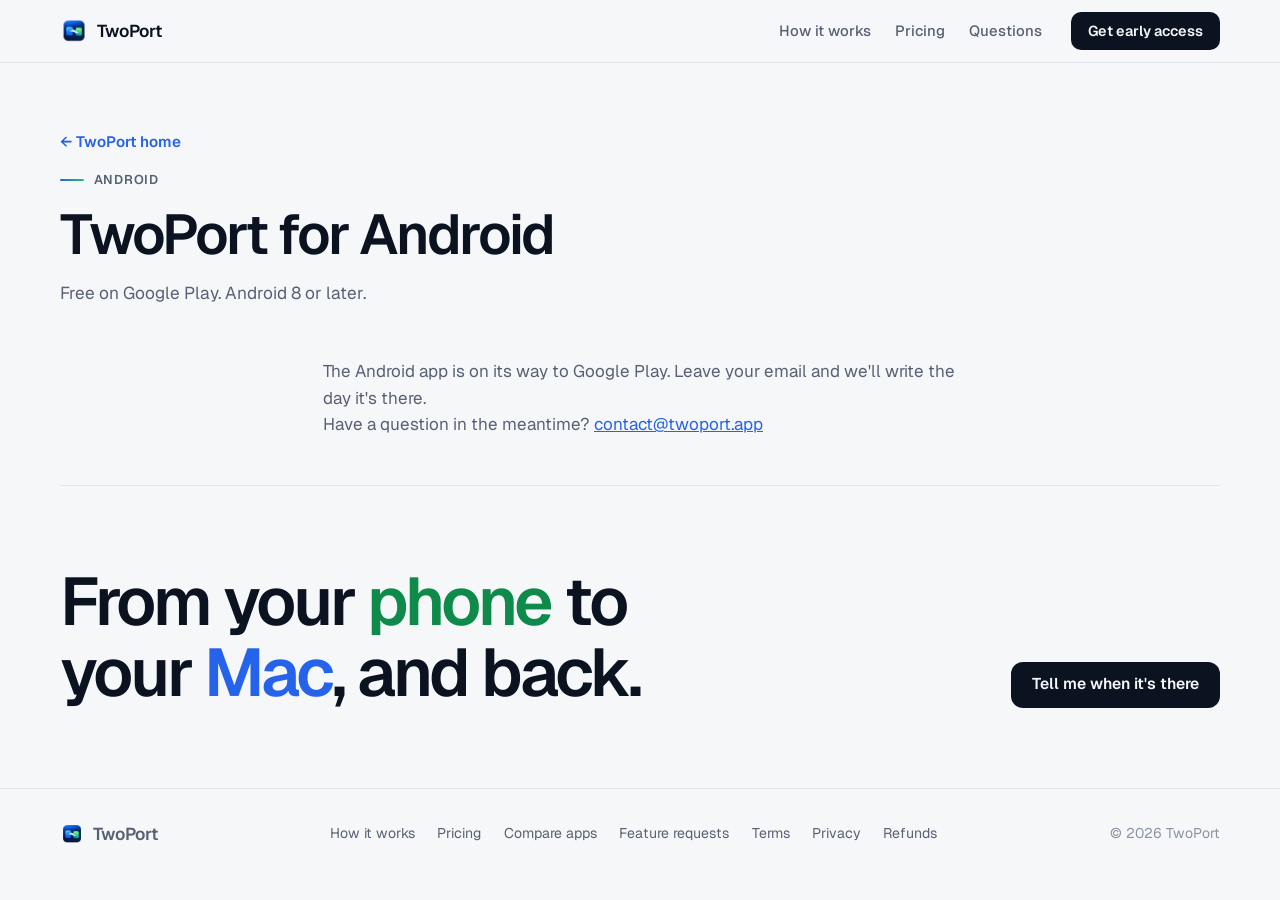
==== android.html @ 90e366bd "Website and store: board escaping, pair and Android pages, Back Up wording, privacy and terms; Play " ====
<!doctype html>
<html lang="en">
<head>
<meta charset="utf-8">
<meta name="viewport" content="width=device-width, initial-scale=1, viewport-fit=cover">
<meta name="color-scheme" content="only light">
<meta name="robots" content="noindex">
<title>TwoPort for Android</title>
<!-- The Mac app's first-run pairing ("Get TwoPort on your phone · Google
     Play") and twoport.app/pair open twoport.app/android, so where it leads
     can change without an app update. LIVE = true on launch day, once the
     Play listing is public; until then the page says it's coming. -->
<script>
  var LIVE = false;
  var PLAY = "https://play.google.com/store/apps/details?id=app.twoport.android";
  if (LIVE) location.replace(PLAY);
</script>
<link rel="icon" type="image/png" href="assets/favicon.png">
<link rel="preconnect" href="https://fonts.googleapis.com">
<link rel="preconnect" href="https://fonts.gstatic.com" crossorigin>
<link rel="stylesheet" href="https://fonts.googleapis.com/css2?family=Geist:wght@400;500;600;700&family=Geist+Mono:wght@400;500&display=swap">
<link rel="stylesheet" href="assets/site.css">
</head>
<body>

<header class="nav">
  <div class="wrap nav-in">
    <a class="brand" href="./"><img src="assets/app-icon.png" alt="" width="28" height="28">TwoPort</a>
    <nav class="nav-links" aria-label="Sections">
      <a href="./#how">How it works</a>
      <a href="./#pricing">Pricing</a>
      <a href="./#faq">Questions</a>
    </nav>
    <a class="btn btn-primary" href="./#early-access">Get early access</a>
  </div>
</header>

<main id="top">
  <section class="page-hero">
    <div class="wrap">
      <a class="back" href="./">← TwoPort home</a>
      <span class="kicker">Android</span>
      <h1>TwoPort for Android</h1>
      <p class="lede">Free on Google Play. Android 8 or later.</p>
    </div>
  </section>

  <section class="wrap legal">
    <p>The Android app is on its way to Google Play. Leave your email and we'll write the day it's there.</p>
    <p>Have a question in the meantime? <a href="mailto:contact@twoport.app">contact@twoport.app</a></p>
  </section>

  <section class="wrap">
    <div class="closing">
      <h2>From your <span class="phone-word">phone</span> to your <span class="mac-word">Mac</span>, and back.</h2>
      <div class="cta-row"><a class="btn btn-primary" href="./#early-access">Tell me when it's there</a></div>
    </div>
  </section>
</main>

<footer>
  <div class="wrap foot">
    <a class="brand" href="./"><img src="assets/app-icon.png" alt="" width="24" height="24" style="width:24px;height:24px">TwoPort</a>
    <nav aria-label="Footer"><a href="./#how">How it works</a><a href="./#pricing">Pricing</a><a href="compare.html">Compare apps</a><a href="requests.html">Feature requests</a><a href="terms.html">Terms</a><a href="privacy.html">Privacy</a><a href="refund.html">Refunds</a></nav>
    <span>© 2026 TwoPort</span>
  </div>
</footer>

<script src="assets/site.js"></script>
</body>
</html>
---- assets/site.css ----
/* TwoPort website v6, shared by every page. Two colours with a job each: blue is the Mac side,
   green is the phone side — the same two colours as the app icon. Light only (v11): the dark
   version followed the phone's dark mode, and on a phone the dark Mac and phone drawings were
   hard to make out. "only light" also keeps Chrome's automatic dark theme off. */
:root {
  --bg: #F6F7F9;
  --surface: #FFFFFF;
  --sunk: #EEF1F5;
  --ink: #0B1220;
  --muted: #586174;
  --faint: #8A93A3;
  --line: #E2E6EC;
  --mac: #2563EB;
  --mac-soft: rgba(37, 99, 235, 0.10);
  --phone: #0E8A4B;
  --phone-fill: #22C55E;
  --phone-soft: rgba(34, 197, 94, 0.12);
  --shadow: 0 1px 2px rgba(11, 18, 32, 0.06), 0 12px 32px -12px rgba(11, 18, 32, 0.18);
  --screen: #E9EEF5;
  --window: #FFFFFF;
  --chrome: #F3F5F8;
  --deep: #0A1533;
  --cable: #2B3240;
  --alu: #CDD1D7; --alu-light: #E4E7EB; --alu-dark: #A9AFB8; --alu-edge: #8E949E; --key: #23272E;
  --display: "Geist", -apple-system, "SF Pro Display", "Segoe UI", sans-serif;
  --mono: "Geist Mono", ui-monospace, "SF Mono", Menlo, monospace;
  --wrap: 1160px;
  --gutter: clamp(16px, 4vw, 40px);
  --ease: cubic-bezier(.22, .8, .24, 1);
  color-scheme: only light;
}
*, *::before, *::after { box-sizing: border-box; }
html { background: var(--bg); scroll-behavior: smooth; }
body { margin: 0; background: var(--bg); color: var(--ink); font-family: var(--display); font-size: 1.0625rem; line-height: 1.55; -webkit-font-smoothing: antialiased; overflow-x: hidden; }
a { color: inherit; }
img { max-width: 100%; display: block; }
:focus-visible { outline: 2px solid var(--mac); outline-offset: 3px; border-radius: 6px; }
.wrap { max-width: calc(var(--wrap) + 2 * var(--gutter)); margin-inline: auto; padding-inline: var(--gutter); }
h1, h2, h3 { margin: 0; font-weight: 600; text-wrap: balance; letter-spacing: -0.03em; }
h2 { font-size: clamp(1.9rem, 3.8vw, 3rem); line-height: 1.05; }
h3 { font-size: 1.12rem; letter-spacing: -0.015em; line-height: 1.3; }
p { margin: 0; }
.lede { color: var(--muted); font-size: clamp(1.05rem, 1.35vw, 1.2rem); max-width: 36em; }
.mac-word { color: var(--mac); }
.phone-word { color: var(--phone); }
.kicker { display: inline-flex; align-items: center; gap: .6rem; font-size: .8rem; font-weight: 600; letter-spacing: .06em; text-transform: uppercase; color: var(--muted); }
.kicker::before { content: ""; width: 1.5rem; height: 2px; border-radius: 2px; background: linear-gradient(90deg, var(--mac), var(--phone-fill)); }

.btn { display: inline-flex; align-items: center; justify-content: center; gap: .55rem; min-height: 46px; padding: 0 1.25rem; border-radius: 12px; font: inherit; font-weight: 600; font-size: .98rem; text-decoration: none; border: 1px solid transparent; cursor: pointer; transition: transform .2s var(--ease), background-color .2s, border-color .2s; }
.btn:active { transform: translateY(1px); }
.btn-primary { background: var(--ink); color: var(--bg); }
.btn-primary:hover { background: color-mix(in srgb, var(--ink) 86%, var(--mac)); }
.btn-quiet { border-color: var(--line); background: var(--surface); color: var(--ink); }
.btn-quiet:hover { border-color: color-mix(in srgb, var(--line) 50%, var(--muted)); }
.btn svg { width: 17px; height: 17px; flex: none; }

/* Nav */
.nav { position: sticky; top: env(safe-area-inset-top, 0px); z-index: 40; background: color-mix(in srgb, var(--bg) 82%, transparent); -webkit-backdrop-filter: saturate(160%) blur(16px); backdrop-filter: saturate(160%) blur(16px); border-bottom: 1px solid var(--line); }
.nav-in { display: flex; align-items: center; gap: 1.8rem; min-height: 62px; }
.brand { display: inline-flex; align-items: center; gap: .55rem; font-weight: 600; font-size: 1.08rem; letter-spacing: -.02em; text-decoration: none; }
.brand img { width: 28px; height: 28px; }
.nav-links { display: flex; gap: 1.5rem; margin-left: auto; }
.nav-links a { text-decoration: none; color: var(--muted); font-size: .93rem; font-weight: 500; }
.nav-links a:hover { color: var(--ink); }
.nav .btn { min-height: 38px; padding: 0 1rem; font-size: .9rem; border-radius: 10px; }
@media (max-width: 820px) { .nav-links { display: none; } .nav .btn { margin-left: auto; } }

/* Hero: one plain promise, centred, with the demo right under it. */
.hero { padding-block: clamp(2.6rem, 6vw, 4.6rem) clamp(1.6rem, 3vw, 2.4rem); text-align: center; }
.hero-in { display: grid; justify-items: center; gap: 1.3rem; }
.hero h1 { font-size: clamp(2.3rem, 5.4vw, 4.4rem); line-height: 1.02; letter-spacing: -.045em; max-width: 14.5em; }
.hero .lede { margin-inline: auto; }
.cta-row { display: flex; flex-wrap: wrap; gap: .7rem; align-items: center; justify-content: center; }
.fine { color: var(--faint); font-size: .86rem; }

/* Sub-pages (Compare, Requests): a smaller opener, left-aligned. */
.page-hero { padding-block: clamp(2.6rem, 6vw, 4.2rem) clamp(1.4rem, 3vw, 2.2rem); }
.page-hero .wrap { display: grid; gap: 1rem; }
.page-hero h1 { font-size: clamp(2.1rem, 4.6vw, 3.5rem); line-height: 1.05; letter-spacing: -.04em; max-width: 18em; }
.back { justify-self: start; color: var(--mac); font-weight: 600; font-size: .95rem; text-decoration: none; }
.back:hover { text-decoration: underline; }

.legal { max-width: 42em; padding-block: 1rem 3rem; }
.legal h2 { font-size: 1.15rem; letter-spacing: -.01em; margin-top: 2.2em; }
.legal p, .legal li { color: var(--muted); }
.legal ul { padding-left: 1.3em; }
.legal li + li { margin-top: .5em; }
.legal a { color: var(--mac); }

/* ---------- Demo stage ---------- */
.stage { font-size: clamp(5px, 1.3cqi, 11px); display: grid; grid-template-columns: minmax(0, 1fr) 7em 17.5em; align-items: center; padding: 2.6em; border-radius: 28px; background: var(--sunk); border: 1px solid var(--line); position: relative; }
/* The Mac: a MacBook seen from the front and a little above — the lid with
   its notch, then the keyboard deck in perspective and the front lip. */
.mac { display: grid; justify-items: center; max-width: 100%; min-width: 0; }
.lid { width: 100%; aspect-ratio: 16 / 10.4; border-radius: 1.5em 1.5em .5em .5em; padding: .75em .75em 1em; background: #0B0D12; box-shadow: 0 0 0 .14em var(--alu-edge), var(--shadow); position: relative; z-index: 2; }
.notch { position: absolute; left: 50%; top: 0; width: 11%; height: 2.2em; transform: translateX(-50%); background: #0B0D12; border-radius: 0 0 .7em .7em; z-index: 8; }
.notch::after { content: ""; position: absolute; left: 50%; top: .75em; width: .55em; height: .55em; margin-left: -.275em; border-radius: 50%; background: #1E2433; box-shadow: inset 0 0 0 .12em #2B3448; }
.deck { width: 104%; height: 13em; margin-bottom: -5.6em; transform: perspective(95em) rotateX(55deg); transform-origin: 50% 0; border-radius: .2em .2em 1.6em 1.6em; background: linear-gradient(180deg, var(--alu-dark), var(--alu) 18%, var(--alu-light)); padding: 1.1em 8% 0; display: grid; grid-template-rows: 6.6em auto; justify-items: center; gap: .9em; box-shadow: inset 0 .5em .6em -.4em rgba(0,0,0,.35); }
/* Keys drawn as a grid: dark caps separated by the deck's own colour. */
.kb { width: 100%; border-radius: .35em; background:
  repeating-linear-gradient(90deg, transparent 0 calc(100% / 15 - .28em), var(--alu) calc(100% / 15 - .28em) calc(100% / 15)),
  repeating-linear-gradient(180deg, transparent 0 calc(100% / 5 - .3em), var(--alu) calc(100% / 5 - .3em) calc(100% / 5)),
  var(--key); box-shadow: 0 0 0 .25em color-mix(in srgb, var(--alu-dark) 60%, transparent); }
.pad { width: 38%; height: 4.2em; border-radius: .6em; background: linear-gradient(180deg, var(--alu-dark), color-mix(in srgb, var(--alu) 70%, var(--alu-dark))); box-shadow: inset 0 0 0 .1em color-mix(in srgb, var(--alu-dark) 80%, #000); }
.lip { width: 110%; height: 1em; border-radius: 0 0 2.2em 2.2em / 0 0 1em 1em; background: linear-gradient(180deg, var(--alu-light), var(--alu-dark)); position: relative; box-shadow: 0 1.4em 2em -1.2em rgba(11,18,32,.45); }
.lip::after { content: ""; position: absolute; left: 50%; top: 0; width: 13%; height: .4em; margin-left: -6.5%; border-radius: 0 0 .6em .6em; background: var(--alu-dark); }
.screen { position: relative; height: 100%; border-radius: .6em; overflow: hidden; background: linear-gradient(160deg, var(--screen), color-mix(in srgb, var(--screen) 70%, var(--mac))); }
.menubar { position: absolute; inset: 0 0 auto; height: 2.2em; display: flex; align-items: center; gap: 1.4em; padding: 0 1.2em; font-size: 1em; font-weight: 500; color: var(--ink); background: color-mix(in srgb, var(--window) 70%, transparent); -webkit-backdrop-filter: blur(10px); backdrop-filter: blur(10px); z-index: 6; }
.menubar b { font-weight: 700; }
.menubar .right { margin-left: auto; display: flex; gap: 1.1em; align-items: center; }
.menubar img { width: 1.4em; height: 1.4em; }

.phone { width: 100%; aspect-ratio: 9 / 19.3; max-width: 100%; border-radius: 2.8em; padding: .75em; background: #0E1117; box-shadow: var(--shadow); justify-self: center; }
.pscreen { position: relative; height: 100%; border-radius: 2.1em; overflow: hidden; background: var(--window); }
.pstatus { position: absolute; inset: 0 0 auto; height: 2.6em; display: flex; justify-content: space-between; align-items: center; padding: 0 1.6em; font-size: 1em; font-weight: 600; color: var(--ink); z-index: 3; }

/* The link between the devices: wireless by default — a dotted line with
   data flowing along it and a Wi-Fi badge. (A solid line read as "it
   needs a cable".) */
.wire { position: relative; height: 100%; display: grid; align-items: center; }
.wire::before { content: ""; height: .5em; background: linear-gradient(90deg, var(--mac), var(--phone-fill));
  -webkit-mask: radial-gradient(circle, #000 42%, transparent 46%) 0 50% / 1.1em 100% repeat-x;
  mask: radial-gradient(circle, #000 42%, transparent 46%) 0 50% / 1.1em 100% repeat-x;
  animation: airflow 1.4s linear infinite; }
@keyframes airflow { to { -webkit-mask-position: 1.1em 50%; mask-position: 1.1em 50%; } }
.air { position: absolute; left: 50%; top: calc(50% - 4.4em); transform: translateX(-50%); display: inline-flex; align-items: center; gap: .35em; padding: .35em .7em; border-radius: 2em; background: var(--surface); border: 1px solid var(--line); box-shadow: var(--shadow); font-size: 1em; white-space: nowrap; color: var(--mac); }
.air b { font-weight: 600; color: var(--ink); }
.air-ico { width: 1.3em; height: 1.3em; animation: signal 1.8s ease-in-out infinite; }
@keyframes signal { 0%, 100% { opacity: .45; } 50% { opacity: 1; } }
.packet { position: absolute; top: 50%; left: 0; width: 3.2em; height: 3.2em; margin-top: -1.6em; border-radius: .8em; background: var(--window); box-shadow: var(--shadow); display: grid; place-items: center; opacity: 0; }
.packet svg { width: 1.9em; height: 1.9em; color: var(--mac); }

/* Windows inside the Mac screen */
.win { position: absolute; background: var(--window); border-radius: .9em; box-shadow: 0 .2em .6em rgba(0,0,0,.08), 0 1.4em 3em -1em rgba(11,18,32,.28); overflow: hidden; border: 1px solid color-mix(in srgb, var(--line) 70%, transparent); }
.win-bar { height: 2.6em; display: flex; align-items: center; gap: .8em; padding: 0 1em; background: var(--chrome); border-bottom: 1px solid var(--line); font-size: 1em; font-weight: 600; }
.win-bar .lights { display: flex; gap: .45em; }
.win-bar .lights i { width: .9em; height: .9em; border-radius: 50%; background: #FF5F57; display: block; }
.win-bar .lights i:nth-child(2) { background: #FEBC2E; } .win-bar .lights i:nth-child(3) { background: #28C840; }
.win-bar span { color: var(--muted); font-weight: 500; }
.ph { display: block; width: 100%; height: 100%; border-radius: .55em; overflow: hidden; }

/* Scenes: only the active one shows. Animations exist only while the stage
   plays, so switching scenes restarts them from the top. */
.scene, .pscene { position: absolute; inset: 0; visibility: hidden; }
.scene.on, .pscene.on { visibility: visible; }
.a { animation-fill-mode: both !important; animation-timing-function: var(--ease); }
.stage:not(.play) .a { animation: none !important; }
/* Show-then-hide elements: hold the first animation, not the second. */
.stage .toast, .stage .picker, .stage .typed, .stage .paste { animation-fill-mode: both, forwards !important; }

@keyframes fadeUp { from { opacity: 0; transform: translateY(1.2em); } to { opacity: 1; transform: none; } }
@keyframes fadeIn { from { opacity: 0; } to { opacity: 1; } }
@keyframes fadeOut { from { opacity: 1; } to { opacity: 0; } }
@keyframes pop { 0% { opacity: 0; transform: scale(.85); } 60% { opacity: 1; transform: scale(1.04); } 100% { opacity: 1; transform: none; } }
@keyframes ring { 0% { opacity: 0; transform: scale(.4); } 30% { opacity: .9; } 100% { opacity: 0; transform: scale(1.6); } }
@keyframes sel { from { box-shadow: 0 0 0 0 var(--mac); } to { box-shadow: 0 0 0 .3em var(--mac); } }
@keyframes slideDown { from { opacity: 0; transform: translateY(-120%); } to { opacity: 1; transform: none; } }
@keyframes sheetUp { 0% { transform: translateY(105%); } 18%, 70% { transform: none; } 100% { transform: translateY(105%); } }
@keyframes toMac { 0% { opacity: 0; left: calc(100% - 3.2em); } 12% { opacity: 1; } 88% { opacity: 1; } 100% { opacity: 0; left: 0; } }
@keyframes toPhone { 0% { opacity: 0; left: 0; } 12% { opacity: 1; } 88% { opacity: 1; } 100% { opacity: 0; left: calc(100% - 3.2em); } }
@keyframes ghost { 0% { opacity: 0; transform: translate(0, 0) scale(1); } 15% { opacity: 1; transform: translate(0, -.5em) scale(.9); } 85% { opacity: 1; transform: translate(var(--dx), var(--dy)) scale(.7); } 100% { opacity: 0; transform: translate(var(--dx), var(--dy)) scale(.5); } }
@keyframes sweep { from { background-size: 0% 100%; } to { background-size: 100% 100%; } }
@keyframes typeIn { from { max-width: 0; } to { max-width: 100%; } }
@keyframes swapIn { from { opacity: 0; transform: translateY(.5em); } to { opacity: 1; transform: none; } }
@keyframes selRow { to { background: var(--mac); color: #fff; } }

.ring { position: absolute; width: 3em; height: 3em; margin: -1.5em 0 0 -1.5em; border-radius: 50%; border: .25em solid var(--mac); opacity: 0; pointer-events: none; }
.ring.green { border-color: var(--phone-fill); }

/* Scene 1: browse */
.b-win { left: 3%; top: 11%; width: 64%; height: 82%; }
.b-body { display: grid; grid-template-columns: 22% 1fr; height: calc(100% - 2.6em); }
.b-side { background: var(--chrome); border-right: 1px solid var(--line); padding: 1em .8em; display: grid; gap: .3em; align-content: start; font-size: .95em; }
.b-side div { padding: .45em .6em; border-radius: .45em; color: var(--muted); }
.b-side div.on { background: var(--mac-soft); color: var(--mac); font-weight: 600; }
.b-grid { padding: 1em; display: grid; grid-template-columns: repeat(4, 1fr); gap: .7em; align-content: start; }
.b-grid .t { aspect-ratio: 1; border-radius: .55em; position: relative; }
.b-grid .s1 { animation-name: sel; animation-duration: .25s; animation-delay: 1s; }
.b-grid .s2 { animation-name: sel; animation-duration: .25s; animation-delay: 1.35s; }
.b-grid .s3 { animation-name: sel; animation-duration: .25s; animation-delay: 1.7s; }
.b-bar { position: absolute; left: 25%; right: 3%; bottom: 3%; height: 3em; border-radius: .7em; background: var(--ink); color: var(--bg); display: flex; align-items: center; padding: 0 1em; font-weight: 600; font-size: .95em; animation-name: fadeUp; animation-duration: .4s; animation-delay: 1.9s; }
.b-bar span { margin-left: auto; color: color-mix(in srgb, var(--bg) 70%, transparent); font-weight: 500; }
.ghost { position: absolute; left: 30%; top: 30%; width: 7em; height: 7em; opacity: 0; animation-name: ghost; animation-duration: 1.4s; animation-delay: 2.3s; --dx: 30em; --dy: 11em; z-index: 5; }
.ghost i { position: absolute; inset: 0; border-radius: .6em; box-shadow: 0 .8em 1.6em rgba(0,0,0,.25); overflow: hidden; }
.ghost i:nth-child(2) { transform: rotate(-6deg) translate(-.3em, .2em); } .ghost i:nth-child(3) { transform: rotate(7deg) translate(.4em, .3em); }
.ghost b { position: absolute; right: -.7em; top: -.7em; width: 2.2em; height: 2.2em; border-radius: 50%; background: var(--mac); color: #fff; font-size: .9em; display: grid; place-items: center; z-index: 2; }
.f-win { right: 3%; top: 38%; width: 27%; height: 55%; }
.f-list { padding: .8em; display: grid; gap: .5em; font-size: .95em; }
.f-row { display: grid; grid-template-columns: 2.4em 1fr; gap: .6em; align-items: center; animation-name: swapIn; animation-duration: .35s; }
.f-row .ph { width: 2.4em; height: 2.4em; }
.f-row.n1 { animation-delay: 3.6s; } .f-row.n2 { animation-delay: 3.75s; } .f-row.n3 { animation-delay: 3.9s; }
.f-row em { font-style: normal; font-family: var(--mono); font-size: .88em; }
.f-empty { position: absolute; left: 0; right: 0; top: 50%; text-align: center; color: var(--faint); font-size: .95em; }

/* Phone: gallery */
.gal { position: absolute; inset: 2.6em 0 0; padding: 1em; display: grid; grid-template-columns: repeat(3, 1fr); gap: .35em; align-content: start; }
.gal .t { aspect-ratio: 1; }
.gal-title { grid-column: 1 / -1; font-weight: 700; font-size: 1.5em; padding: .2em 0 .4em; }
.chip { display: inline-flex; align-items: center; gap: .5em; padding: .35em .8em; border-radius: 2em; font-size: .9em; font-weight: 600; white-space: nowrap; }
.chip i { width: .6em; height: .6em; border-radius: 50%; display: block; background: currentColor; }
.chip.green { background: var(--phone-soft); color: var(--phone); }
.chip.blue { background: var(--mac-soft); color: var(--mac); }
.p-foot { position: absolute; left: .6em; right: .6em; bottom: 1.4em; display: flex; justify-content: center; }

/* Scene 2: share to Mac */
.big-photo { position: absolute; inset: 2.6em 0 0; width: 100%; height: calc(100% - 2.6em); border-radius: 0; }
.sheet { position: absolute; left: 0; right: 0; bottom: 0; padding: 1.2em 1.1em 2em; background: var(--window); border-radius: 1.6em 1.6em 0 0; box-shadow: 0 -1em 2em rgba(0,0,0,.18); transform: translateY(105%); animation-name: sheetUp; animation-duration: 2.4s; animation-delay: .5s; display: grid; gap: .9em; }
.sheet b { font-size: 1.1em; }
.targets { display: grid; grid-template-columns: repeat(4, 1fr); gap: .5em; text-align: center; font-size: .82em; color: var(--muted); }
.targets span { display: grid; justify-items: center; gap: .35em; position: relative; }
.targets i { width: 3.4em; height: 3.4em; border-radius: 50%; background: var(--sunk); display: grid; place-items: center; }
.targets i img { width: 2.2em; height: 2.2em; }
.targets .tp { color: var(--phone); font-weight: 700; }
.targets .ring { left: 50%; top: 1.7em; animation-name: ring; animation-duration: .6s; animation-delay: 1.5s; }
.toast { position: absolute; left: 50%; bottom: 3em; transform: translateX(-50%); white-space: nowrap; background: var(--ink); color: var(--bg); padding: .6em 1.1em; border-radius: 2em; font-size: .95em; font-weight: 600; opacity: 0; animation-name: fadeIn, fadeOut; animation-duration: .3s, .3s; animation-delay: 2.9s, 4.6s; }
.notif { position: absolute; right: 2%; top: 13%; width: 36%; display: grid; grid-template-columns: 3em 1fr auto; gap: .9em; align-items: start; padding: 1em 1.1em; border-radius: 1.2em; background: color-mix(in srgb, var(--window) 92%, transparent); box-shadow: 0 1.4em 3em -1em rgba(11,18,32,.35); -webkit-backdrop-filter: blur(16px); backdrop-filter: blur(16px); font-size: .98em; line-height: 1.35; border: 1px solid var(--line); animation-name: slideDown; animation-duration: .5s; animation-delay: 3.7s; }
.notif img { width: 3em; height: 3em; }
.notif b { display: block; }
.notif span { color: var(--muted); }
.notif time { color: var(--faint); font-size: .85em; }
.desk-files { position: absolute; left: 4%; top: 14%; display: grid; gap: 1.6em; }
.desk-files > div { display: grid; justify-items: center; gap: .4em; font-size: .9em; width: 7em; text-align: center; }
.desk-files .ph { width: 4.2em; height: 4.2em; }
.fold { width: 4.6em; height: 3.8em; border-radius: .5em; background: linear-gradient(180deg, #7FB2FF, #4A8DF5); position: relative; margin-top: .5em; }
.fold::before { content: ""; position: absolute; left: 0; top: -.5em; width: 45%; height: .8em; border-radius: .4em .4em 0 0; background: #7FB2FF; }
.newfile { animation-name: pop; animation-duration: .45s; animation-delay: 3.6s; }

/* Scene 3: send to phone */
.fin3 { left: 6%; top: 14%; width: 52%; height: 70%; }
.fin3 .rows { padding: .6em; font-size: .98em; }
.fin3 .row { display: grid; grid-template-columns: 2em 1fr auto; gap: .8em; align-items: center; padding: .55em .7em; border-radius: .45em; }
.fin3 .row.sel { animation-name: selRow; animation-duration: .3s; animation-delay: .5s; }
.fin3 .row small { color: var(--faint); }
.doc { width: 1.8em; height: 2.2em; border-radius: .25em; background: #E5484D; }
.doc.blue { background: #4A8DF5; } .doc.grey { background: #9AA3B2; }
.menu { position: absolute; left: 36%; top: 34%; width: 24%; padding: .5em; border-radius: .8em; background: color-mix(in srgb, var(--window) 94%, transparent); box-shadow: 0 1.2em 2.4em -1em rgba(11,18,32,.4); border: 1px solid var(--line); font-size: .98em; display: grid; gap: .1em; animation-name: pop; animation-duration: .3s; animation-delay: 1s; }
.menu div { padding: .5em .7em; border-radius: .45em; display: flex; gap: .6em; align-items: center; }
.menu div img { width: 1.3em; height: 1.3em; }
.menu .tp { animation-name: selRow; animation-duration: .2s; animation-delay: 1.6s; }
.picker { position: absolute; left: 30%; top: 22%; width: 38%; padding: 1.2em; border-radius: 1em; background: var(--window); box-shadow: 0 1.6em 3.2em -1em rgba(11,18,32,.45); border: 1px solid var(--line); display: grid; gap: .8em; animation-name: pop, fadeOut; animation-duration: .35s, .3s; animation-delay: 2s, 3.2s; }
.picker b { font-size: 1.1em; }
.picker .phn { display: grid; grid-template-columns: 3em 1fr; gap: .8em; align-items: center; padding: .7em; border-radius: .7em; background: var(--sunk); position: relative; }
.picker .phn i { width: 3em; height: 3em; border-radius: 50%; background: var(--phone-soft); display: grid; place-items: center; }
.picker .phn svg { width: 1.6em; height: 1.6em; color: var(--phone); }
.picker .phn small { display: block; color: var(--muted); }
.picker .ring { left: 2.2em; top: 2.2em; animation-name: ring; animation-duration: .6s; animation-delay: 2.7s; }
.pnotif { position: absolute; left: .8em; right: .8em; top: 3em; padding: 1em; border-radius: 1.2em; background: var(--window); box-shadow: 0 1em 2em -.8em rgba(11,18,32,.35); border: 1px solid var(--line); display: grid; grid-template-columns: 2.6em 1fr; gap: .7em; align-items: center; font-size: .95em; line-height: 1.3; z-index: 4; animation-name: slideDown; animation-duration: .45s; animation-delay: 4.1s; }
.pnotif img { width: 2.6em; height: 2.6em; }
.pnotif span { color: var(--muted); }
.home { position: absolute; inset: 2.6em 0 0; background: linear-gradient(170deg, color-mix(in srgb, var(--phone-fill) 30%, var(--window)), color-mix(in srgb, var(--mac) 25%, var(--window))); }
.home-grid { position: absolute; left: 1.6em; right: 1.6em; top: 9em; display: grid; grid-template-columns: repeat(4, 1fr); gap: 1.4em; }
.home-grid i { aspect-ratio: 1; border-radius: 1em; background: color-mix(in srgb, var(--window) 70%, transparent); display: block; }

/* Scene 4: clipboard */
.note { left: 6%; top: 14%; width: 50%; height: 60%; }
.note-body { padding: 1.6em 1.8em; display: grid; gap: .8em; font-size: 1.15em; line-height: 1.5; }
.note-body h4 { margin: 0; font-size: 1.3em; }
.hl { background: linear-gradient(color-mix(in srgb, var(--mac) 28%, transparent), color-mix(in srgb, var(--mac) 28%, transparent)) no-repeat; background-size: 0% 100%; border-radius: .2em; animation-name: sweep; animation-duration: .7s; animation-delay: .5s; }
.keys { position: absolute; left: 22%; top: 78%; display: flex; gap: .6em; animation-name: pop; animation-duration: .35s; animation-delay: 1.4s; }
.keys kbd { font-family: var(--display); font-size: 1.3em; font-weight: 600; min-width: 2.2em; padding: .3em .6em; text-align: center; border-radius: .45em; background: var(--window); border: 1px solid var(--line); box-shadow: 0 .2em 0 var(--line); }
.clip-note { position: absolute; right: 4%; top: 22%; width: 34%; display: grid; gap: .6em; padding: 1.1em; border-radius: 1em; background: var(--window); border: 1px solid var(--line); box-shadow: 0 1.2em 2.4em -1em rgba(11,18,32,.3); font-size: .95em; animation-name: fadeUp; animation-duration: .4s; animation-delay: 2.1s; }
.clip-note b { display: flex; gap: .5em; align-items: center; }
.clip-note code { font-family: var(--mono); font-size: .9em; color: var(--mac); white-space: nowrap; overflow: hidden; text-overflow: ellipsis; display: block; }
.clip-note small { color: var(--muted); }
.chat { position: absolute; inset: 2.6em 0 0; background: var(--sunk); display: grid; grid-template-rows: auto 1fr auto; }
.chat-top { padding: 1em 1.2em; background: var(--window); border-bottom: 1px solid var(--line); font-weight: 700; font-size: 1.05em; }
.bubbles { padding: 1em; display: grid; gap: .6em; align-content: end; font-size: .95em; }
.bub { max-width: 80%; padding: .6em .9em; border-radius: 1em; background: var(--window); }
.bub.me { justify-self: end; background: var(--phone-fill); color: #fff; }
.bub.sent { animation-name: pop; animation-duration: .35s; animation-delay: 4.6s; }
.input { margin: .8em; padding: .8em 1em; border-radius: 2em; background: var(--window); border: 1px solid var(--line); font-size: .92em; position: relative; min-height: 2.8em; }
.typed { display: inline-block; white-space: nowrap; overflow: hidden; vertical-align: bottom; max-width: 0; animation-name: typeIn, fadeOut; animation-duration: .01s, .01s; animation-delay: 3.8s, 4.55s; }
.input .ring { left: 30%; top: 50%; animation-name: ring; animation-duration: .6s; }
.input .ring.r1 { animation-delay: 2.7s; } .input .ring.r2 { animation-delay: 3.5s; }
.paste { position: absolute; left: 18%; bottom: 130%; padding: .5em 1em; border-radius: .6em; background: var(--ink); color: var(--bg); font-weight: 600; opacity: 0; animation-name: pop, fadeOut; animation-duration: .25s, .2s; animation-delay: 3s, 3.7s; }

/* Scene 6: Import Photos */
.imp { left: 4%; top: 12%; width: 56%; }
.imp-body { padding: 1.2em 1.3em 1.4em; display: grid; gap: 1em; }
.imp-top { display: flex; justify-content: space-between; align-items: baseline; gap: 1em; }
.imp-top b { font-size: 1.2em; }
.imp-top span { color: var(--muted); font-size: .9em; }
.imp-strip { display: grid; grid-template-columns: repeat(6, 1fr); gap: .5em; }
.imp-strip .ph { aspect-ratio: 1; height: auto; animation-name: pop; animation-duration: .35s; }
.imp-strip .i1 { animation-delay: .6s; } .imp-strip .i2 { animation-delay: .9s; } .imp-strip .i3 { animation-delay: 1.2s; }
.imp-strip .i4 { animation-delay: 1.5s; } .imp-strip .i5 { animation-delay: 1.8s; } .imp-strip .i6 { animation-delay: 2.1s; }
.imp-track { height: .6em; border-radius: 1em; background: var(--sunk); overflow: hidden; }
.imp-track i { display: block; height: 100%; background: linear-gradient(90deg, var(--mac), var(--phone-fill)); transform-origin: left; transform: scaleX(0); animation-name: barFill; animation-duration: 3.5s; animation-delay: .5s; animation-timing-function: linear !important; }
@keyframes barFill { from { transform: scaleX(0); } to { transform: scaleX(1); } }
.imp-status { display: grid; font-size: .95em; color: var(--muted); }
.imp-status > * { grid-area: 1 / 1; }
.imp-status .before { animation-name: fadeOut; animation-duration: .2s; animation-delay: 4.1s; }
.imp-status .after { opacity: 0; color: var(--phone); font-weight: 600; animation-name: swapIn; animation-duration: .3s; animation-delay: 4.2s; }
.imp-tree { right: 4%; top: 30%; width: 32%; }
.tree-rows { padding: .8em 1em 1em; display: grid; gap: .55em; font-size: .95em; }
.tree-rows > div { display: flex; align-items: center; gap: .6em; }
.tree-rows .in { padding-left: 1.6em; }
.tree-rows small { margin-left: auto; color: var(--faint); font-family: var(--mono); }
.tree-rows small.n { color: var(--phone); font-weight: 600; }
.tree-rows .new { animation-name: pop; animation-duration: .4s; animation-delay: 4.3s; }
.fold.sm { width: 1.5em; height: 1.15em; margin-top: .2em; border-radius: .2em; flex: none; }
.fold.sm::before { top: -.2em; height: .35em; }

/* Dots on the link flow the way the data goes (default: Mac → phone). */
.stage.tomac .wire::before { animation-direction: reverse; }

/* Demo: pick a moment, read one line, watch it happen. */
.stage-wrap { padding-block: 0 clamp(5.5rem, 10vw, 8rem); }
.demo { display: grid; justify-items: center; gap: 1.1rem; }
.tabs { display: flex; flex-wrap: wrap; justify-content: center; gap: .5rem; max-width: 100%; }
.tab { flex: none; font: inherit; position: relative; overflow: hidden; display: inline-flex; align-items: center; gap: .55rem; min-height: 2.9rem; padding: .42rem 1.05rem .42rem .42rem; border-radius: 2rem; border: 1px solid var(--line); background: var(--surface); color: var(--ink); font-size: .96rem; font-weight: 600; cursor: pointer; white-space: nowrap; transition: background-color .2s, border-color .2s, color .2s; }
.tab:hover { border-color: color-mix(in srgb, var(--line) 40%, var(--muted)); }
.tab-ico { width: 2rem; height: 2rem; border-radius: 50%; display: grid; place-items: center; flex: none; }
.tab-ico svg { width: 1.05rem; height: 1.05rem; }
.tab-ico.blue { background: var(--mac-soft); color: var(--mac); }
.tab-ico.green { background: var(--phone-soft); color: var(--phone); }
.tab[aria-selected="true"] { background: var(--ink); border-color: var(--ink); color: var(--bg); }
.tab[aria-selected="true"] .tab-ico.blue { background: var(--mac); color: #fff; }
.tab[aria-selected="true"] .tab-ico.green { background: var(--phone-fill); color: #fff; }
.tab .prog { position: absolute; left: 1.4rem; bottom: 0; width: 0; height: 2px; border-radius: 2px; background: var(--phone-fill); }
.tab .prog.run { animation: progress var(--dur, 8s) linear forwards; }
@keyframes progress { from { width: 0; } to { width: calc(100% - 2.8rem); } }
.caption { max-width: 32em; min-height: 3em; text-align: center; font-size: clamp(1.08rem, 1.5vw, 1.25rem); line-height: 1.45; color: var(--muted); text-wrap: balance; }
.stage-col { container-type: inline-size; width: min(100%, 58rem); }
/* The caption beside the phone and the arrows: no longer used on any size
   (phones scroll through the moments instead), kept for no-JS pages. */
.cap { display: none; }

/* ---------- Phones and tablets (v11): the moments play as you scroll.
   v10 left them to swipes and arrows, and people scrolled past four of the
   five. Now the stage (Mac and phone side by side, as on a laptop, smaller)
   stays just under the nav, a card for each moment scrolls up below it, and
   the card in view plays. The cards keep moving, so the page never feels
   stuck (v8's fully pinned story did). A bar of five under the stage says
   where you are; tap a step to jump to it. ---------- */
.m-steps, .moments { display: none; }
@media (max-width: 900px) {
  .js .tabs, .caption { display: none; }
  .demo { display: block; justify-items: normal; }
  .stage-col { position: sticky; top: calc(62px + env(safe-area-inset-top, 0px)); z-index: 5; width: 100%; max-width: 36rem; margin-inline: auto; padding-block: .6rem .5rem; background: var(--bg); }
  /* Cards fade out as they slide under the stage. */
  .stage-col::after { content: ""; position: absolute; left: 0; right: 0; top: 100%; height: 1.6rem; background: linear-gradient(var(--bg), transparent); pointer-events: none; }
  .stage { font-size: calc(100cqi / 62); grid-template-columns: minmax(0, 1fr) 3em 17.5em; padding: 1.2em; border-radius: 18px; touch-action: pan-y; }
  /* The link between them is too short here for the badge and the flying file. */
  .packet, .air { display: none; }
  .js .m-steps { display: flex; align-items: center; gap: .75rem; margin-top: .6rem; }
  .m-bar { display: flex; gap: 4px; flex: none; }
  .m-bar button { width: 1.6rem; height: 1.5rem; padding: 0; border: 0; background: none; cursor: pointer; display: grid; align-items: center; }
  .m-bar i { position: relative; display: block; height: 5px; border-radius: 5px; background: var(--line); overflow: hidden; }
  .m-bar i::after { content: ""; position: absolute; inset: 0; border-radius: inherit; background: var(--mac); transform-origin: 0 50%; transform: scaleX(0); }
  .m-bar [data-s="past"] i::after { transform: none; }
  .m-bar [data-s="on"] i::after { animation: segFill var(--dur, 8s) linear forwards; }
  @keyframes segFill { from { transform: scaleX(0); } to { transform: scaleX(1); } }
  .m-name { min-width: 0; font-size: .9rem; font-weight: 600; letter-spacing: -.01em; white-space: nowrap; overflow: hidden; text-overflow: ellipsis; }
  .m-name em { font-style: normal; font-weight: 500; color: var(--muted); margin-right: .45rem; font-variant-numeric: tabular-nums; }
  .js .moments { position: relative; list-style: none; display: grid; gap: 30svh; max-width: 36rem; margin: 1.4rem auto 0; padding: 0 0 2rem; }
  /* The gaps between cards are a path: a dotted line joins their icons. */
  .moments::before { content: ""; position: absolute; left: calc(1.15rem + 1.3rem - 2px); top: 2rem; bottom: 6rem; width: 4px; background: linear-gradient(180deg, var(--mac), var(--phone-fill));
    -webkit-mask: radial-gradient(circle closest-side, #000 85%, transparent) 50% 0 / 4px 11px repeat-y; mask: radial-gradient(circle closest-side, #000 85%, transparent) 50% 0 / 4px 11px repeat-y; opacity: .6; }
  .moment { position: relative; }
  .moment { display: grid; grid-template-columns: 2.6rem minmax(0, 1fr); column-gap: .95rem; row-gap: .2rem; padding: 1.05rem 1.15rem 1.15rem; border-radius: 20px; background: var(--surface); border: 1px solid var(--line); cursor: pointer; transform: scale(.97); transition: transform .45s var(--ease), border-color .35s, box-shadow .35s; }
  /* Waiting cards fade their words, not the card, so the path stays behind them. */
  .moment > * { opacity: .42; transition: opacity .35s; }
  .moment.on > * { opacity: 1; }
  .moment.on { transform: none; border-color: color-mix(in srgb, var(--mac) 40%, var(--line)); box-shadow: var(--shadow); }
  .moment .tab-ico { grid-row: 1 / span 3; align-self: start; width: 2.6rem; height: 2.6rem; }
  .moment .tab-ico svg { width: 1.3rem; height: 1.3rem; }
  .moment .m-k { font-family: var(--mono); font-size: .74rem; color: var(--muted); }
  .moment h3 { font-size: 1.2rem; }
  .moment p { color: var(--muted); font-size: .98rem; line-height: 1.45; }
}
@media (prefers-reduced-motion: reduce) { .moment, .moment > * { transition: none; } .m-bar [data-s="on"] i::after { animation: none; transform: none; } }

/* How it works: three steps, one line each. */
.head.center { justify-items: center; text-align: center; margin-inline: auto; }
.steps { list-style: none; margin: 0; padding: 0; display: grid; grid-template-columns: repeat(3, minmax(0, 1fr)); gap: 1rem; }
.step { background: var(--surface); border: 1px solid var(--line); border-radius: 22px; padding: 1.2rem 1.2rem 1.5rem; display: grid; gap: .75rem; align-content: start; }
.step-art { height: 8.5rem; border-radius: 16px; background: var(--sunk); display: flex; gap: .9rem; align-items: center; justify-content: center; }
.step-art svg { width: 3.4rem; height: 3.4rem; }
.step-art .m { color: var(--mac); } .step-art .p { color: var(--phone); width: 2.4rem; }
.step-art .qr { width: 6rem; }
.step h3 { display: flex; align-items: center; gap: .65rem; font-size: 1.2rem; padding-inline: .3rem; }
.step p { color: var(--muted); padding-inline: .3rem; }
.num { width: 1.8rem; height: 1.8rem; flex: none; border-radius: 50%; background: var(--ink); color: var(--bg); display: grid; place-items: center; font-size: .9rem; font-weight: 600; letter-spacing: 0; }
.done { display: grid; justify-items: center; gap: .6rem; }
.done svg { width: 2.8rem; height: 2.8rem; color: var(--phone-fill); }
.chip { display: inline-flex; align-items: center; gap: .5em; padding: .35em .8em; border-radius: 2em; font-size: .9em; font-weight: 600; white-space: nowrap; }
.chip i { width: .6em; height: .6em; border-radius: 50%; display: block; background: currentColor; }
.chip.green { background: var(--phone-soft); color: var(--phone); }
.chip.blue { background: var(--mac-soft); color: var(--mac); }
@media (max-width: 820px) {
  .steps { grid-template-columns: minmax(0, 1fr); }
  .step { grid-template-columns: 6rem minmax(0, 1fr); column-gap: 1rem; row-gap: .35rem; padding: 1rem; }
  .step-art { grid-row: 1 / span 2; height: 6rem; gap: .4rem; }
  .step-art svg { width: 2.2rem; height: 2.2rem; } .step-art .p { width: 1.6rem; } .step-art .qr { width: 4.6rem; padding: 5px; border-radius: 10px; }
  .done svg { width: 2rem; height: 2rem; } .done .chip { font-size: .72rem; }
  .step h3, .step p { padding-inline: 0; }
  .step h3 { font-size: 1.08rem; align-self: end; }
}

/* Why: four short reasons. */
.why { list-style: none; margin: 0; padding: 0; display: grid; grid-template-columns: repeat(3, minmax(0, 1fr)); gap: 1rem; }
.why li { display: grid; gap: .6rem; align-content: start; padding: 1.4rem; border-radius: 20px; background: var(--surface); border: 1px solid var(--line); }
.why h3 { font-size: 1.15rem; }
.why p { color: var(--muted); font-size: .98rem; }
.ico { width: 2.6rem; height: 2.6rem; border-radius: 12px; display: grid; place-items: center; }
.ico svg { width: 1.35rem; height: 1.35rem; }
.ico.blue { background: var(--mac-soft); color: var(--mac); } .ico.green { background: var(--phone-soft); color: var(--phone); }
@media (max-width: 760px) {
  .why { grid-template-columns: minmax(0, 1fr); gap: .7rem; }
  .why li { grid-template-columns: 2.6rem minmax(0, 1fr); column-gap: .9rem; row-gap: .2rem; padding: 1.1rem; }
  .why .ico { grid-row: 1 / span 2; }
  .why h3 { align-self: center; }
}
.qr { aspect-ratio: 1; padding: 8px; border-radius: 14px; background: #fff; border: 1px solid var(--line); max-width: 100%; }
.qr canvas { width: 100%; height: 100%; image-rendering: pixelated; display: block; }

/* Sections */
.section { padding-block: clamp(4rem, 9vw, 7rem); }
section[id] { scroll-margin-top: 62px; }
/* Bands: each section sits on its own ground so the page reads as distinct
   chapters. Inside a white band, cards drop to the page grey (and back). */
.band-surface { background: var(--surface); border-block: 1px solid var(--line); }
.band-surface > .wrap { --surface: var(--bg); }
.band-tint { background: linear-gradient(180deg, color-mix(in srgb, var(--mac) 8%, var(--bg)), color-mix(in srgb, var(--phone-fill) 6%, var(--bg))); border-block: 1px solid color-mix(in srgb, var(--mac) 16%, var(--line)); }
.band-deep { background: radial-gradient(55% 90% at 8% 0%, color-mix(in srgb, var(--mac) 55%, transparent), transparent 70%), radial-gradient(45% 80% at 95% 100%, color-mix(in srgb, var(--phone-fill) 38%, transparent), transparent 70%), var(--deep); }
.band-deep .early, .ch-deep .early { border-color: transparent; box-shadow: 0 2.5rem 5rem -2rem rgba(0, 0, 0, .55); }
.head { display: grid; gap: 1rem; max-width: 44rem; margin-bottom: clamp(2rem, 5vw, 3.2rem); }

/* Comparison */
.compare-scroll { overflow-x: auto; border-radius: 20px; border: 1px solid var(--line); background: var(--surface); }
table { width: 100%; border-collapse: collapse; min-width: 680px; font-size: .97rem; }
th, td { padding: 1rem 1.1rem; text-align: left; border-bottom: 1px solid var(--line); vertical-align: top; }
tbody tr:last-child td { border-bottom: 0; }
thead th { font-size: .82rem; font-weight: 600; color: var(--muted); letter-spacing: .02em; background: var(--sunk); }
thead th.us { color: var(--mac); }
td.us { background: color-mix(in srgb, var(--mac-soft) 45%, transparent); font-weight: 600; }
.yes, .no { display: inline-flex; gap: .45rem; align-items: baseline; }
.yes::before { content: "✓"; color: var(--phone); font-weight: 700; }
.no::before { content: "–"; color: var(--faint); font-weight: 700; }
.no { color: var(--muted); font-weight: 400; }

.bench { margin-top: clamp(2.4rem, 5vw, 3.6rem); display: grid; gap: 1rem; }
.bench-head { display: grid; gap: .4rem; max-width: 40rem; }
.bench-head h3 { font-size: 1.4rem; }
.bench .more { display: none; }
.muted { color: var(--muted); }
.bench-table { min-width: 960px; font-size: .9rem; }
.bench-table tbody th { font-weight: 600; width: 13rem; }
.bench-table th, .bench-table td { padding: .85rem .9rem; }

/* On phones every table becomes a stack of cards, one per row, each cell
   labelled with its column (labels come from the header, set by the script). */
@media (max-width: 640px) {
  .compare-scroll { overflow: visible; border: 0; border-radius: 0; background: transparent; }
  .compare-scroll table, .compare-scroll tbody { display: grid; gap: .7rem; min-width: 0; font-size: .95rem; }
  .compare-scroll thead { display: none; }
  .compare-scroll tr { display: grid; grid-template-columns: minmax(0, 1fr) minmax(0, 1fr); background: var(--surface); border: 1px solid var(--line); border-radius: 18px; overflow: hidden; }
  .compare-scroll td, .compare-scroll tbody th { display: grid; align-content: start; gap: .15rem; padding: .6rem 1rem .7rem; border: 0; width: auto; font-size: .9rem; }
  .compare-scroll tr > :first-child, .compare-scroll td.us { grid-column: 1 / -1; }
  .compare-scroll tr > :first-child { background: var(--sunk); font-weight: 600; font-size: .98rem; color: var(--ink); padding-block: .8rem; }
  .compare-scroll td.us { border-bottom: 1px solid var(--line); font-size: .95rem; }
  .compare-scroll td[data-label]::before { content: attr(data-label); color: var(--faint); font-size: .74rem; font-weight: 600; letter-spacing: .03em; text-transform: uppercase; }
  .compare-scroll td.us::before { color: var(--mac); }
  .bench .more { display: inline-flex; justify-self: start; }
  .bench.folded tbody tr:nth-child(n+3) { display: none; }
  .bench:not(.folded) .more { display: none; }
  .price-table .us-row td:first-child { color: var(--mac); }
}

/* Pricing */
.plans { display: grid; grid-template-columns: minmax(0, .9fr) minmax(0, 1.1fr); gap: 1rem; align-items: stretch; }
.plan { background: var(--surface); border: 1px solid var(--line); border-radius: 24px; padding: clamp(1.5rem, 3vw, 2.2rem); display: grid; gap: 1.2rem; align-content: start; }
.plan.pro { border-color: color-mix(in srgb, var(--mac) 45%, var(--line)); box-shadow: 0 0 0 4px var(--mac-soft); }
.price { display: flex; align-items: baseline; gap: .6rem; flex-wrap: wrap; }
.price b { font-size: clamp(2.4rem, 5vw, 3.2rem); letter-spacing: -.04em; font-weight: 600; }
.price s { color: var(--faint); font-size: 1.2rem; }
.price span { color: var(--muted); }
.launch { justify-self: start; padding: .3rem .7rem; border-radius: 2rem; background: var(--phone-soft); color: var(--phone); font-weight: 600; font-size: .82rem; }
.list { list-style: none; margin: 0; padding: 0; display: grid; gap: .7rem; }
.list li { display: grid; grid-template-columns: 1.3rem 1fr; gap: .6rem; font-size: .98rem; }
.list li::before { content: "✓"; color: var(--phone); font-weight: 700; }
.plan.free .list li::before { color: var(--faint); }
.plan .btn { justify-self: start; }
@media (max-width: 820px) { .plans { grid-template-columns: minmax(0, 1fr); } }

.plan-sub { color: var(--muted); font-size: .95rem; margin-top: -.6rem; }
.plan .tag { justify-self: start; padding: .25rem .7rem; border-radius: 2rem; background: var(--phone-soft); color: var(--phone); font-weight: 600; font-size: .8rem; }
.after-plans { margin-top: 1.4rem; display: flex; flex-wrap: wrap; gap: 1rem 2rem; align-items: baseline; justify-content: space-between; }
.after-plans .fine { max-width: 38em; }
.link { color: var(--mac); font-weight: 600; text-decoration: none; }
.link:hover { text-decoration: underline; }
/* "Can't afford it?": a quiet fold-out, not a second pitch. */
.afford { margin-top: 1rem; max-width: 36rem; border: 0; }
.afford summary { justify-content: flex-start; gap: .6rem; padding: .4rem 0; font-weight: 600; font-size: .98rem; color: var(--mac); }
.afford summary::after { content: "›"; transform: none; font-size: 1.2rem; color: var(--mac); }
.afford[open] summary::after { transform: rotate(90deg); }
.afford > p { padding: .2rem 0 .4rem; }

.rivals { margin-top: 2.2rem; display: grid; gap: .9rem; }
.price-table { min-width: 620px; }
.price-table .us-row td { background: color-mix(in srgb, var(--mac-soft) 45%, transparent); font-weight: 600; }
.price-table td b { font-size: 1.05rem; }


/* Forms */
.early { display: grid; grid-template-columns: minmax(0, 1fr) minmax(0, 1fr); gap: clamp(2rem, 5vw, 4rem); align-items: start; padding: clamp(1.5rem, 4vw, 3rem); border-radius: 28px; background: var(--surface); border: 1px solid var(--line); }
.form { display: grid; gap: .5rem; align-content: start; }
.form label { font-size: .88rem; font-weight: 600; margin-top: .5rem; }
.form .opt { font-weight: 400; color: var(--faint); }
.form input[type=email], .form input[type=text], .form textarea { font: inherit; font-size: 1rem; padding: .75rem .9rem; border-radius: 12px; border: 1px solid var(--line); background: var(--bg); color: var(--ink); width: 100%; }
.form textarea { resize: vertical; min-height: 5rem; }
.form input:focus, .form textarea:focus { outline: 2px solid var(--mac); outline-offset: 1px; border-color: transparent; }
.form .check { display: flex; gap: .6rem; align-items: center; font-weight: 500; margin: .6rem 0 .4rem; }
.form .check input { width: 1.1rem; height: 1.1rem; accent-color: var(--phone-fill); }
.form .btn { justify-self: start; margin-top: .4rem; }
.form-msg { min-height: 1.4em; font-size: .92rem; font-weight: 500; }
.form-msg.ok { color: var(--phone); } .form-msg.err { color: #D93036; }
.requests { display: grid; grid-template-columns: minmax(0, .9fr) minmax(0, 1.1fr); gap: clamp(2rem, 5vw, 4rem); align-items: start; }
.requests .form { margin-top: 1.4rem; }
.board { list-style: none; margin: 0; padding: 0; display: grid; gap: .6rem; }
.board li { display: grid; grid-template-columns: 4rem 1fr; gap: 1rem; align-items: start; padding: 1rem; border-radius: 16px; background: var(--surface); border: 1px solid var(--line); }
.vote { font: inherit; display: grid; justify-items: center; gap: .1rem; padding: .5rem 0; border-radius: 12px; border: 1px solid var(--line); background: var(--bg); color: var(--ink); cursor: pointer; }
.vote b { font-size: 1.15rem; font-variant-numeric: tabular-nums; }
.vote span { font-size: .72rem; color: var(--muted); }
.vote:hover { border-color: var(--mac); }
.vote[aria-pressed="true"] { background: var(--mac-soft); border-color: var(--mac); color: var(--mac); }
.board h4 { margin: 0 0 .2rem; font-size: 1.02rem; font-weight: 600; letter-spacing: -.01em; }
.board p { color: var(--muted); font-size: .94rem; }
.status { display: inline-block; margin-top: .4rem; font-size: .76rem; font-weight: 600; padding: .15rem .55rem; border-radius: 2rem; background: var(--sunk); color: var(--muted); text-transform: capitalize; }
.status.planned, .status.in-progress { background: var(--mac-soft); color: var(--mac); }
.status.shipped { background: var(--phone-soft); color: var(--phone); }
.board .empty { display: block; color: var(--muted); background: transparent; border: 0; }
@media (max-width: 860px) { .early, .requests { grid-template-columns: minmax(0, 1fr); } }

/* FAQ */
.faq { display: grid; grid-template-columns: minmax(0, .7fr) minmax(0, 1.3fr); gap: clamp(2rem, 5vw, 4rem); align-items: start; }
.faq-list { border-top: 1px solid var(--line); }
details { border-bottom: 1px solid var(--line); }
summary { cursor: pointer; list-style: none; display: flex; justify-content: space-between; gap: 1rem; padding: 1.15rem 0; font-weight: 600; font-size: 1.04rem; }
summary::-webkit-details-marker { display: none; }
summary::after { content: "+"; color: var(--muted); font-weight: 400; font-size: 1.3rem; line-height: 1; transition: transform .25s var(--ease); }
details[open] summary::after { transform: rotate(45deg); }
details p { color: var(--muted); padding-bottom: 1.2rem; max-width: 40em; }
@media (max-width: 820px) { .faq { grid-template-columns: minmax(0, 1fr); } }

.closing { display: grid; grid-template-columns: minmax(0, 1fr) auto; gap: 2rem; align-items: end; padding-block: clamp(3rem, 7vw, 5rem); border-top: 1px solid var(--line); }
.closing h2 { font-size: clamp(2.2rem, 5.4vw, 4.2rem); letter-spacing: -.045em; }
@media (max-width: 820px) { .closing { grid-template-columns: minmax(0, 1fr); } }
footer { border-top: 1px solid var(--line); padding-block: 2rem 2.6rem; color: var(--faint); font-size: .88rem; }
.foot { display: flex; flex-wrap: wrap; gap: 1rem 2rem; justify-content: space-between; align-items: center; }
.foot nav { display: flex; gap: 1.4rem; flex-wrap: wrap; }
.foot a { text-decoration: none; color: var(--muted); }


@media (prefers-reduced-motion: reduce) {
  html { scroll-behavior: auto; }
  .a { animation-duration: 1ms !important; animation-delay: 0ms !important; }
  .tab .prog { display: none; }
}
.center-link { margin-top: 1.8rem; text-align: center; }
.hero h1 .phone-word, .hero h1 .mac-mark { white-space: nowrap; }
.section .bench:first-child { margin-top: 0; }

/* Feature rows (Clipboard, Always connected): short text on one side, a
   picture on the other. */
.feature { display: grid; grid-template-columns: minmax(0, .8fr) minmax(0, 1.2fr); gap: clamp(2rem, 5vw, 4.5rem); align-items: center; }
.feature.flip { grid-template-columns: minmax(0, 1.2fr) minmax(0, .8fr); }
.feature.flip > .feature-text { order: 2; }
.feature-text { display: grid; gap: 1rem; justify-items: start; }
.points { list-style: none; margin: .6rem 0 0; padding: 0; display: grid; gap: .9rem; }
.points li { display: grid; grid-template-columns: 2.4rem minmax(0, 1fr); gap: .85rem; align-items: center; }
.points p { color: var(--muted); }
.points b { color: var(--ink); font-weight: 600; }
@media (max-width: 900px) {
  .feature, .feature.flip { grid-template-columns: minmax(0, 1fr); }
  .feature.flip > .feature-text { order: 0; }
}

/* Clipboard picture: a link copied on the phone crosses and is pasted on
   the Mac, then lands at the top of the history. One 7s loop. */
.cdemo { container-type: inline-size; }
.cd { font-size: clamp(7px, 2.35cqi, 15px); display: grid; gap: 1.3em; }
.cd-flow { display: grid; grid-template-columns: 12em minmax(0, 1fr) 19em; align-items: center; gap: .8em; }
.cd-phone { background: #0E1117; border-radius: 2.2em; padding: .6em; box-shadow: var(--shadow); }
.cd-pscreen { position: relative; height: 18em; overflow: hidden; border-radius: 1.7em; background: var(--window); padding: 1em .9em; display: grid; align-content: start; gap: .6em; }
.cd-url { font-family: var(--mono); font-size: .72em; color: var(--muted); background: var(--sunk); border-radius: 2em; padding: .45em .8em; text-align: center; }
.cd-pscreen .ph { height: 5em; border-radius: .7em; }
.cd-pscreen b { font-size: 1.1em; }
.cd-text { font-size: .88em; line-height: 1.45; color: var(--muted); }
.cd-sel { color: var(--ink); border-radius: .2em; background: linear-gradient(color-mix(in srgb, var(--phone-fill) 35%, transparent), color-mix(in srgb, var(--phone-fill) 35%, transparent)) no-repeat; background-size: 0 100%; animation: cdSel 7s var(--ease) infinite; }
.cd-bar { position: absolute; left: .7em; right: .7em; top: 9.6em; display: flex; justify-content: space-around; padding: .45em .3em; border-radius: .8em; background: var(--ink); color: var(--bg); font-size: .85em; font-weight: 600; opacity: 0; animation: cdBar 7s var(--ease) infinite; }
.cd-bar span { padding: .15em .5em; border-radius: .5em; }
.cd-bar .cp { animation: cdTap 7s steps(1) infinite; }
.cd-mid { position: relative; align-self: stretch; }
.cd-mid::before { content: ""; position: absolute; left: 0; right: 0; top: 50%; height: .4em; margin-top: -.2em; background: linear-gradient(90deg, var(--phone-fill), var(--mac));
  -webkit-mask: radial-gradient(circle, #000 42%, transparent 46%) 0 50% / .9em 100% repeat-x; mask: radial-gradient(circle, #000 42%, transparent 46%) 0 50% / .9em 100% repeat-x; opacity: .7; }
.cd-chip { position: absolute; top: 50%; left: 0; display: inline-flex; align-items: center; gap: .35em; padding: .4em .7em; border-radius: 2em; background: var(--window); border: 1px solid var(--line); box-shadow: var(--shadow); font-size: .85em; font-weight: 600; white-space: nowrap; opacity: 0; animation: cdFly 7s var(--ease) infinite; }
.cd-chip svg { width: 1.2em; height: 1.2em; color: var(--phone); }
.cd-both { position: absolute; left: 50%; top: calc(50% + 1.3em); transform: translateX(-50%); font-size: .78em; font-weight: 600; color: var(--muted); white-space: nowrap; }
.cd-mac { border-radius: .9em; overflow: hidden; background: var(--window); border: 1px solid var(--line); box-shadow: 0 .2em .6em rgba(0,0,0,.08), 0 1.4em 3em -1em rgba(11,18,32,.28); }
.cd-body { position: relative; min-height: 12em; padding: 1em 1.2em 1.3em; display: grid; gap: .7em; align-content: start; font-size: 1em; }
.cd-body .fld { color: var(--muted); padding-bottom: .55em; border-bottom: 1px solid var(--line); }
.cd-body .fld b { color: var(--ink); font-weight: 500; }
.cd-paste { display: inline-block; max-width: 0; overflow: hidden; white-space: nowrap; vertical-align: bottom; color: var(--mac); text-decoration: underline; animation: cdPaste 7s steps(1) infinite; }
.cd-body .caret { display: inline-block; width: .12em; height: 1.15em; margin-left: .1em; background: var(--mac); vertical-align: text-bottom; animation: blink 1s steps(1) infinite; }
@keyframes blink { 50% { opacity: 0; } }
.cd-keys { position: absolute; right: 1.1em; bottom: 1em; display: flex; gap: .4em; opacity: 0; animation: cdKeys 7s var(--ease) infinite; }
.cd-keys kbd { font-family: var(--display); font-size: 1.15em; font-weight: 600; min-width: 2em; padding: .25em .5em; text-align: center; border-radius: .4em; background: var(--window); border: 1px solid var(--line); box-shadow: 0 .2em 0 var(--line); }
.cd-hist { display: grid; gap: .35em; padding: .9em 1em; border-radius: 1em; background: var(--window); border: 1px solid var(--line); box-shadow: 0 1em 2em -1.2em rgba(11,18,32,.3); }
.cd-hist-head { display: flex; align-items: center; gap: .55em; padding-bottom: .4em; font-size: .95em; }
.cd-hist-head img { width: 1.5em; height: 1.5em; }
.pill { margin-left: auto; padding: .1em .6em; border-radius: 2em; background: var(--mac-soft); color: var(--mac); font-size: .75em; font-weight: 600; letter-spacing: .04em; text-transform: uppercase; }
.cd-row { display: grid; grid-template-columns: 2em minmax(0, 1fr) auto; gap: .7em; align-items: center; padding: .45em .5em; border-radius: .6em; font-size: .92em; }
.cd-row i { width: 2em; height: 2em; border-radius: .55em; display: grid; place-items: center; }
.cd-row i svg { width: 1.1em; height: 1.1em; }
.cd-row i.green { background: var(--phone-soft); color: var(--phone); } .cd-row i.blue { background: var(--mac-soft); color: var(--mac); }
.cd-row span { overflow: hidden; text-overflow: ellipsis; white-space: nowrap; }
.cd-row .mono { font-family: var(--mono); font-size: .92em; }
.cd-row small { color: var(--faint); font-size: .85em; white-space: nowrap; }
.cd-row.new { animation: cdNew 7s var(--ease) infinite; }
@keyframes cdSel { 0%, 8% { background-size: 0 100%; } 15%, 92% { background-size: 100% 100%; } 100% { background-size: 0 100%; } }
@keyframes cdBar { 0%, 16% { opacity: 0; transform: translateY(.4em); } 19%, 30% { opacity: 1; transform: none; } 33%, 100% { opacity: 0; } }
@keyframes cdTap { 0% { background: transparent; color: inherit; } 24% { background: var(--phone-fill); color: #fff; } 34% { background: transparent; color: inherit; } }
@keyframes cdFly { 0%, 32% { left: 0; transform: translate(0, -50%); opacity: 0; } 36% { opacity: 1; } 50% { left: 100%; transform: translate(-100%, -50%); opacity: 1; } 54%, 100% { left: 100%; transform: translate(-100%, -50%); opacity: 0; } }
@keyframes cdKeys { 0%, 53% { opacity: 0; transform: scale(.85); } 56%, 72% { opacity: 1; transform: none; } 76%, 100% { opacity: 0; } }
@keyframes cdPaste { 0% { max-width: 0; } 60% { max-width: 20em; } }
@keyframes cdNew { 0%, 59% { opacity: 0; transform: translateY(-.4em); background: transparent; } 63% { opacity: 1; transform: none; background: var(--phone-soft); } 92% { opacity: 1; background: transparent; } 100% { opacity: 0; } }
@media (max-width: 640px) {
  .cd { font-size: clamp(9px, 3.6cqi, 14px); }
  .cd-flow { grid-template-columns: minmax(0, 1fr); justify-items: center; gap: .6em; }
  .cd-phone { width: 13em; }
  .cd-mid { width: 100%; height: 5em; }
  .cd-mid::before { left: 50%; right: auto; top: 0; bottom: 0; width: .4em; height: auto; margin: 0 0 0 -.2em; background: linear-gradient(180deg, var(--phone-fill), var(--mac));
    -webkit-mask: radial-gradient(circle, #000 42%, transparent 46%) 50% 0 / 100% .9em repeat-y; mask: radial-gradient(circle, #000 42%, transparent 46%) 50% 0 / 100% .9em repeat-y; }
  .cd-chip { left: 50%; animation-name: cdPop; }
  .cd-both { top: 50%; left: calc(50% + 1.2em); transform: translateY(-50%); }
  .cd-mac { width: 100%; max-width: 22em; }
}
@keyframes cdPop { 0%, 32% { transform: translate(-50%, -50%) scale(.8); opacity: 0; } 36%, 50% { transform: translate(-50%, -50%); opacity: 1; } 54%, 100% { opacity: 0; transform: translate(-50%, -50%); } }

/* Always connected: one Mac, three phones — two on Wi-Fi (dotted, flowing)
   and one on a USB cable (solid). The Mac's TwoPort menu lists all three. */
.multi { container-type: inline-size; }
.mm { font-size: clamp(6px, 1.9cqi, 12px); display: grid; justify-items: center; }
.mm-mac { width: 58%; }
.mm-pop { position: absolute; right: 5%; top: 13%; width: 58%; padding: .9em; border-radius: 1em; background: var(--window); border: 1px solid var(--line); box-shadow: 0 1.2em 2.4em -1em rgba(11,18,32,.4); display: grid; gap: .5em; }
.mm-head { display: flex; align-items: center; gap: .5em; font-weight: 700; font-size: 1.05em; }
.mm-head img { width: 1.5em; height: 1.5em; }
.mm-head small { margin-left: auto; font-weight: 500; color: var(--muted); font-size: .85em; }
.mm-dev { display: grid; grid-template-columns: 1.5em minmax(0, 1fr) auto; gap: .6em; align-items: center; padding: .5em .6em; border-radius: .7em; background: var(--sunk); font-weight: 600; font-size: .95em; }
.mm-dev svg { width: 1.5em; height: 1.5em; color: var(--muted); }
.mm-dev small { display: block; font-weight: 500; font-size: .82em; color: var(--phone); }
.mm-dev .chip { font-size: .8em; }
.mm-links { width: 100%; height: 6.5em; display: block; overflow: visible; margin-top: .6em; }
.mm-links path { fill: none; vector-effect: non-scaling-stroke; stroke-linecap: round; }
.mm-links .wl { stroke: url(#mm-grad); stroke-width: 3.5; stroke-dasharray: .1 9; animation: mmFlow 1.1s linear infinite; }
.mm-links .usb { stroke: var(--cable); stroke-width: 6; }
@keyframes mmFlow { to { stroke-dashoffset: -9.1; } }
.mm-phones { width: 100%; display: grid; grid-template-columns: repeat(3, minmax(0, 1fr)); justify-items: center; }
.mm-phone { display: grid; justify-items: center; gap: .8em; }
.mm-phone > .chip { font-size: 1.1em; background: var(--surface); border: 1px solid var(--line); box-shadow: var(--shadow); }
.mm-phone > .chip.usb { color: var(--phone); } .mm-phone > .chip.wifi { color: var(--mac); }
.mm-ph { width: 9.5em; aspect-ratio: 9 / 16; padding: .5em; border-radius: 1.7em; background: #0E1117; box-shadow: var(--shadow); }
.mm-ps { height: 100%; border-radius: 1.25em; background: var(--window); display: grid; align-content: center; justify-items: center; gap: .3em; text-align: center; padding: .6em; }
.mm-ps img { width: 2.8em; height: 2.8em; margin-bottom: .3em; }
.mm-ps b { font-size: 1.05em; color: var(--phone); }
.mm-ps span { font-size: .8em; color: var(--muted); }
.mm-name { font-size: 1.15em; font-weight: 600; }
@media (max-width: 900px) {
  .mm { font-size: clamp(6px, 2.5cqi, 12px); }
  .mm-mac { width: 76%; }
  /* The lid is shorter here: a tighter menu so all three phones fit. */
  .mm-pop { top: 12%; width: 64%; padding: .65em; gap: .35em; font-size: .82em; }
  .mm-dev { padding: .4em .5em; }
  .mm-dev > div { white-space: nowrap; overflow: hidden; text-overflow: ellipsis; }
}

@media (prefers-reduced-motion: reduce) {
  .cd-sel, .cd-bar, .cd-bar .cp, .cd-chip, .cd-keys, .cd-paste, .cd-row.new, .mm-links .wl { animation: none; }
  .cd-sel { background-size: 100% 100%; } .cd-paste { max-width: 20em; }
}

/* ---------- Home page, v7 ---------- */
.hero-sub { color: var(--ink); font-weight: 600; }
/* Clipboard and Always connected share one band under one heading. */
.tricks-next { margin-top: clamp(4.5rem, 9vw, 7rem); }
#clipboard, #connected { scroll-margin-top: 80px; }

/* Everything TwoPort does. The collapsed list already names every feature
   with its plan; opening a line only says how it works. Each line carries a
   little Mac (blue) + phone (green) glyph showing which way it goes. */
.ftools { display: flex; flex-wrap: wrap; align-items: center; justify-content: space-between; gap: .9rem 1.4rem; margin-bottom: 1.1rem; }
.legend { display: flex; flex-wrap: wrap; gap: .4rem 1.1rem; color: var(--muted); font-size: .85rem; }
.legend span { display: inline-flex; align-items: center; gap: .45rem; }
.legend .dir { width: 2.2rem; }
.open-all { font: inherit; font-size: .93rem; background: none; border: 0; padding: .4rem 0; cursor: pointer; }
.open-all { display: none; }
.js .open-all { display: inline; }

.fgrid { display: grid; grid-template-columns: repeat(3, minmax(0, 1fr)); gap: 1rem; align-items: start; }
.fgroup { background: var(--surface); border: 1px solid var(--line); border-radius: 22px; padding: 1.15rem 1.2rem .35rem; }
.fgroup-head { display: flex; align-items: center; gap: .75rem; padding-bottom: .7rem; border-bottom: 1px solid var(--line); }
.fgroup-head .ico { width: 2.2rem; height: 2.2rem; border-radius: 10px; }
.fgroup-head .ico svg { width: 1.15rem; height: 1.15rem; }
.fgroup-head h3 { font-size: 1.04rem; }
.fgroup-n { margin-left: auto; font-family: var(--mono); font-size: .8rem; color: var(--faint); }
.fx { border-bottom: 1px solid var(--line); transition: opacity .25s; }
.fx:last-child { border-bottom: 0; }
.fx summary { display: flex; align-items: center; justify-content: flex-start; gap: .65rem; padding: .7rem 0; font-size: .97rem; font-weight: 500; line-height: 1.3; }
.fx summary::after { font-size: 1.1rem; margin-left: .15rem; }
.fx summary:hover .fx-name { color: var(--mac); }
.fx[open] .fx-name { font-weight: 600; }
.fx-name { flex: 1; min-width: 0; transition: color .15s; }
.dir { width: 2.6rem; height: .95rem; flex: none; display: block; }
.fx p { padding: 0 0 .9rem 3.25rem; font-size: .93rem; line-height: 1.5; }
.testing-note { display: block; margin-top: .3rem; color: var(--faint); font-size: .86rem; }
.tier { flex: none; padding: .16rem .5rem; border-radius: 2rem; font-size: .68rem; font-weight: 700; letter-spacing: .05em; text-transform: uppercase; line-height: 1.3; }
.tier.testing { background: transparent; color: var(--muted); box-shadow: inset 0 0 0 1px color-mix(in srgb, var(--faint) 70%, transparent); letter-spacing: .03em; }
/* "What's free": Pro lines stay in place, faded, so you see what you'd give up. */
@supports selector(::details-content) {
  .fx { interpolate-size: allow-keywords; }
  .fx::details-content { height: 0; overflow: clip; transition: height .3s var(--ease), content-visibility .3s allow-discrete; }
  .fx[open]::details-content { height: auto; }
}

.fbase { margin-top: 1rem; }
.fbase .list { grid-template-columns: repeat(2, minmax(0, 1fr)); gap: .7rem 2rem; }
@media (max-width: 700px) { .fbase .list { grid-template-columns: minmax(0, 1fr); } }
.fcard { background: var(--surface); border: 1px solid var(--line); border-radius: 22px; padding: 1.2rem 1.3rem 1.4rem; display: grid; gap: 1rem; align-content: start; }
.fcard h3 { display: flex; align-items: center; gap: .75rem; font-size: 1.04rem; }
.fcard .ico { width: 2.2rem; height: 2.2rem; border-radius: 10px; }
.fcard .ico svg { width: 1.15rem; height: 1.15rem; }
.fcard .list li { font-size: .95rem; }

@media (max-width: 1020px) { .fgrid { grid-template-columns: repeat(2, minmax(0, 1fr)); } }
@media (max-width: 700px) {
  .fgrid, .fbase { grid-template-columns: minmax(0, 1fr); }
  .ftools { justify-content: center; }
  .legend { justify-content: center; order: 3; }
}

/* Pricing: $29 is the price; the founder offer sits under it. */
.founder { display: flex; align-items: center; gap: .9rem; margin-top: -.3rem; padding: .75rem 1rem; border-radius: 14px; background: var(--phone-soft); }
.founder b { font-size: 1.9rem; font-weight: 600; letter-spacing: -.04em; color: var(--phone); line-height: 1; }
.founder span { font-size: .9rem; line-height: 1.4; color: var(--ink); }
.plan .list b { font-weight: 600; }

/* Demo scene 1: the real TwoPort Browser's layout (toolbar, phone header with
   the encryption badge and storage bar, Phones + Quick Access sidebar),
   with a staged phone. */
.b-tool { gap: .7em; }
.b-tool b { font-weight: 700; font-size: .95em; }
.b-search { margin-left: auto; display: flex; align-items: center; gap: .4em; height: 1.8em; padding: 0 .7em; min-width: 30%; border-radius: .5em; background: var(--window); border: 1px solid var(--line); color: var(--faint) !important; font-size: .8em; font-weight: 500; }
.b-search svg { width: 1em; height: 1em; }
.b-import { display: flex; align-items: center; gap: .35em; height: 1.8em; padding: 0 .75em; border-radius: 2em; background: var(--phone); color: #fff !important; font-size: .8em; font-weight: 600 !important; white-space: nowrap; }
.b-import svg { width: 1.1em; height: 1.1em; }
.b-dev { display: flex; justify-content: space-between; align-items: center; padding: .55em 1em .35em; font-size: .85em; }
.b-dev > div:first-child { display: grid; gap: .1em; }
.b-dev b { font-weight: 700; font-size: 1.05em; }
.b-e2e { display: flex; align-items: center; gap: .3em; color: var(--phone); font-size: .82em; font-weight: 500; }
.b-e2e svg { width: 1em; height: 1em; }
.b-stats { display: flex; gap: .9em; color: var(--muted); font-size: .82em; }
.b-stats span { display: flex; align-items: center; gap: .3em; }
.b-stats svg { width: 1.1em; height: 1.1em; }
.b-store { display: flex; gap: .15em; height: .35em; margin: 0 1em .5em; }
.b-store i { border-radius: 1em; background: var(--mac); }
.b-store i:nth-child(2) { background: var(--phone-fill); } .b-store i:nth-child(3) { background: #3FA36B; } .b-store i:nth-child(4) { background: color-mix(in srgb, var(--mac) 45%, var(--window)); } .b-store i:nth-child(5) { background: var(--muted); } .b-store i:nth-child(6) { background: var(--line); }
.b-win .b-body { height: auto; position: absolute; left: 0; right: 0; top: 7.6em; bottom: 0; border-top: 1px solid var(--line); }
.b-side small { display: block; padding: .5em .6em .15em; font-size: .78em; font-weight: 600; color: var(--faint); }
.b-side .b-phone { display: flex; align-items: center; gap: .4em; padding: .35em .5em; color: var(--ink); font-weight: 600; font-size: .92em; }
.b-phone svg { width: 1.2em; height: 1.2em; color: var(--mac); flex: none; }
.b-phone span { display: grid; line-height: 1.15; }
.b-phone em { font-style: normal; font-weight: 500; font-size: .85em; color: var(--muted); }
.b-phone b { margin-left: auto; color: var(--mac); }
.b-main { display: grid; grid-template-rows: auto 1fr; min-width: 0; }
.b-crumb { display: flex; justify-content: space-between; align-items: center; padding: .6em 1em 0; font-size: .82em; color: var(--muted); }
.b-crumb b { color: var(--ink); font-weight: 600; }
.b-views { display: flex; gap: .25em; }
.b-views i { width: 1.3em; height: 1.1em; border-radius: .25em; background: var(--line); }
.b-views i.on { background: var(--mac); }
.b-win .b-body { grid-template-columns: 26% 1fr; }
.b-win .b-side { gap: 0; padding: .5em .5em; font-size: .88em; }
.b-win .b-side div { padding: .28em .55em; }
.b-win .b-side .b-phone { padding: .3em .45em; font-size: .9em; white-space: nowrap; }
.b-win .b-bar { left: 29%; }
.b-tool b, .b-import { white-space: nowrap; }
@media (max-width: 640px) {
  .b-search, .b-stats, .b-views, .b-side small, .b-side .b-phone { display: none; }
  .b-import { margin-left: auto; }
  .b-win .b-side { padding-top: .6em; }
}

/* ---------- Scroll story (v10): the steps scroll by like any text, and the
   picture beside them stays put and plays the step in the middle of the
   screen. Nothing pins the page (v8 did, and it looked stuck). site.js turns
   scroll position into custom properties (--link, --lift, --copy, --land1,
   --land2, --cab, --more) and ge1..ge4 classes; the flying photo and text are
   placed from real element positions. ---------- */
.story-in { display: grid; grid-template-columns: minmax(0, .72fr) minmax(0, 1.28fr); gap: clamp(2rem, 4vw, 4rem); padding-block: clamp(2rem, 5vw, 4rem); }
.story-steps { list-style: none; margin: 0; padding: 0; display: grid; }
.story-steps li { min-height: 62vh; min-height: 62svh; display: grid; gap: .8rem; align-content: center; justify-items: start; opacity: .25; transition: opacity .4s var(--ease); }
.story-steps li.on { opacity: 1; }
.story-steps h2 { font-size: clamp(1.6rem, 2.5vw, 2.3rem); max-width: 14em; }
.story-steps li:first-child h2 { font-size: clamp(1.9rem, 3.2vw, 2.9rem); }
.story-steps .lede { font-size: clamp(.98rem, 1.3vw, 1.15rem); }
.story-sticky { position: sticky; top: 62px; height: calc(100vh - 62px); height: calc(100svh - 62px); display: grid; align-items: center; }
.story-box { container-type: inline-size; width: 100%; }

.story-stage { position: relative; aspect-ratio: 16 / 8.6; font-size: 1.15cqi; color: var(--ink); }
.st-mac { position: absolute; left: 0; top: 2%; width: 64%; }
.st-lid { aspect-ratio: 16 / 10; background: #0B0D12; border-radius: 1.1em 1.1em .4em .4em; padding: .55em; box-shadow: 0 0 0 .12em var(--alu-edge), var(--shadow); }
.st-screen { position: relative; height: 100%; border-radius: .45em; overflow: hidden; background: linear-gradient(160deg, var(--screen), color-mix(in srgb, var(--screen) 70%, var(--mac))); }
.st-base { height: 1.2em; width: 110%; margin-left: -5%; border-radius: 0 0 1.4em 1.4em / 0 0 1em 1em; background: linear-gradient(180deg, var(--alu-light), var(--alu-dark)); box-shadow: 0 1.2em 2em -1em rgba(11,18,32,.4); }
.st-menubar { position: absolute; inset: 0 0 auto; height: 1.9em; display: flex; align-items: center; gap: 1.1em; padding: 0 1em; font-size: .9em; font-weight: 500; background: color-mix(in srgb, var(--window) 70%, transparent); z-index: 4; }
.st-menubar b { font-weight: 700; }
.st-menubar em { margin-left: auto; font-style: normal; display: flex; gap: .6em; align-items: center; }
.st-menubar img { width: 1.3em; height: 1.3em; }
.st-win { position: absolute; background: var(--window); border-radius: .8em; overflow: hidden; border: 1px solid color-mix(in srgb, var(--line) 70%, transparent); box-shadow: 0 .2em .6em rgba(0,0,0,.08), 0 1.2em 2.6em -1em rgba(11,18,32,.3); }
.st-finder { left: 5%; top: 14%; width: 50%; height: 74%; }
.st-row { display: flex; align-items: center; gap: .8em; padding: .55em 1em; font-family: var(--mono); font-size: .95em; border-bottom: 1px solid var(--line); }
.st-row .th { width: 2.4em; height: 2.4em; flex: none; border-radius: .35em; }
.st-row.new { opacity: var(--land1, 0); background: var(--mac-soft); }
.st-notes { left: 40%; top: 24%; width: 55%; height: 60%; opacity: 0; transform: translateY(1em) scale(.97); transition: opacity .4s, transform .4s var(--ease); z-index: 2; }
.story.ge2 .st-notes { opacity: 1; transform: none; }
.st-notes-body { padding: .9em 1.1em; display: grid; gap: .45em; justify-items: start; font-size: .95em; }
.st-notes-body b { font-size: 1.15em; }
.st-notes-body .hl { padding: 0 .15em; border-radius: .2em; background: linear-gradient(color-mix(in srgb, var(--mac) 32%, transparent), color-mix(in srgb, var(--mac) 32%, transparent)) no-repeat 0 0 / calc(var(--copy, 0) * 100%) 100%; }
.st-keys { display: flex; gap: .3em; opacity: 0; transform: scale(.85); transition: opacity .25s, transform .25s var(--ease); }
.story.copied .st-keys { opacity: 1; transform: none; }
.st-keys kbd { font-family: var(--display); font-weight: 600; min-width: 1.9em; padding: .15em .45em; text-align: center; border-radius: .35em; background: var(--window); border: 1px solid var(--line); box-shadow: 0 .15em 0 var(--line); }
.st-pop { position: absolute; right: 3%; top: 2.6em; width: 40%; padding: .7em; border-radius: .8em; background: var(--window); box-shadow: 0 1.2em 2.6em -1em rgba(11,18,32,.35); display: grid; gap: .3em; font-size: .85em; opacity: 0; transform: translateY(-.6em); transition: opacity .4s, transform .4s var(--ease); z-index: 5; }
.story.ge4 .st-pop { opacity: 1; transform: none; }
.st-pop-head { display: flex; align-items: center; gap: .5em; font-weight: 700; padding-bottom: .35em; border-bottom: 1px solid var(--line); }
.st-pop-head img { width: 1.4em; height: 1.4em; }
.st-pop-head small { margin-left: auto; color: var(--muted); font-weight: 500; }
.st-dev { display: flex; justify-content: space-between; align-items: center; font-weight: 600; padding: .2em .1em; }
.st-dev .chip { font-size: .8em; }

.st-wire { position: absolute; left: 65.5%; top: 44%; width: 14%; height: .45em; transform-origin: left; transform: scaleX(var(--link, 0)); background: linear-gradient(90deg, var(--mac), var(--phone-fill));
  -webkit-mask: radial-gradient(circle, #000 42%, transparent 46%) 0 50% / 1.1em 100% repeat-x; mask: radial-gradient(circle, #000 42%, transparent 46%) 0 50% / 1.1em 100% repeat-x; animation: airflow 1s linear infinite; }
.st-chip { position: absolute; left: 72.5%; top: 33%; transform: translateX(-50%); display: flex; align-items: center; gap: .4em; padding: .4em .8em; border-radius: 2em; background: var(--window); color: var(--mac); box-shadow: var(--shadow); font-size: .9em; white-space: nowrap; opacity: var(--chip, 0); z-index: 4; }
.st-chip svg { width: 1.2em; height: 1.2em; }
.st-chip .u, .st-chip .usb-i { display: none; }
.story.fast .st-chip { color: var(--phone); }
.story.fast .st-chip .u, .story.fast .st-chip .usb-i { display: block; }
.story.fast .st-chip .w, .story.fast .st-chip .wifi-i { display: none; }
.st-cable { position: absolute; inset: 0; width: 100%; height: 100%; overflow: visible; pointer-events: none; z-index: 1; }
.st-cable path { fill: none; stroke: var(--cable); stroke-width: .7; stroke-linecap: round; stroke-dasharray: 1 1; stroke-dashoffset: calc(1 - var(--cab, 0)); }

.st-phone, .st-extra { position: absolute; right: 1%; top: 0; width: 19%; aspect-ratio: 9 / 19.3; border-radius: 2.2em; padding: .5em; background: #0E1117; box-shadow: var(--shadow); z-index: 3; }
.st-pscreen { position: relative; height: 100%; border-radius: 1.8em; overflow: hidden; background: var(--window); }
.st-phone .pstatus { font-size: .85em; height: 2.4em; padding: 0 1.3em; }
.st-gal { position: absolute; inset: 2.6em .7em auto; display: grid; gap: .5em; transition: opacity .35s; }
.st-gal > b { font-size: 1.25em; padding-left: .2em; }
.st-gal > div { display: grid; grid-template-columns: repeat(3, minmax(0, 1fr)); gap: .3em; }
.st-gal .ph { aspect-ratio: 1; height: auto; border-radius: .35em; }
.st-gal .lift { position: relative; z-index: 1; transform: scale(calc(1 + var(--lift, 0) * .12)); box-shadow: 0 0 0 calc(var(--lift, 0) * .22em) var(--phone-fill); }
.story.ge2 .st-gal { opacity: 0; }
.st-chat { position: absolute; inset: 2.6em .8em 1em; display: flex; flex-direction: column; gap: .6em; opacity: 0; transition: opacity .35s; }
.story.ge2 .st-chat { opacity: 1; }
.st-chat > b { text-align: center; font-size: 1.05em; padding-bottom: .5em; border-bottom: 1px solid var(--line); }
.st-chat .bub { align-self: flex-start; background: var(--sunk); padding: .5em .7em; border-radius: 1em 1em 1em .3em; font-size: .9em; max-width: 88%; }
.st-input { margin-top: auto; border: 1px solid var(--line); border-radius: 2em; padding: .55em .8em; font-size: .82em; min-height: 2.6em; }
.st-input em { font-style: normal; opacity: var(--land2, 0); }
.st-pastetag { position: absolute; bottom: 3.3em; left: .4em; background: var(--ink); color: var(--bg); font-size: .8em; font-weight: 600; padding: .3em .7em; border-radius: .5em; opacity: 0; transition: opacity .2s; }
.story.pasting .st-pastetag { opacity: 1; }
.st-extra { width: 17%; top: 5%; padding: .45em; opacity: var(--more, 0); z-index: 2; }
.st-extra.e1 { transform: translateX(calc(var(--more, 0) * -62%)) rotate(calc(var(--more, 0) * -5deg)); }
.st-extra.e2 { transform: translateX(calc(var(--more, 0) * -118%)) rotate(calc(var(--more, 0) * -9deg)) scale(.92); }
.st-hello { display: grid; place-content: center; justify-items: center; gap: .3em; font-size: .85em; text-align: center; }
.st-hello img { width: 2.4em; height: 2.4em; }
.st-hello b { color: var(--phone); }
.st-hello span { color: var(--muted); font-size: .85em; }
.st-fly { position: absolute; left: 0; top: 0; opacity: 0; pointer-events: none; z-index: 6; transform-origin: 0 0; will-change: transform, opacity; }
.st-fly.f1 { width: 4em; height: 4em; border-radius: .5em; box-shadow: 0 .8em 1.6em rgba(0,0,0,.28); }
.st-fly.f2 { padding: .4em .8em; border-radius: 2em; background: var(--mac); color: #fff; font-size: .85em; font-weight: 600; white-space: nowrap; box-shadow: 0 .6em 1.4em rgba(37,99,235,.35); }
/* Without the script, or with reduced motion: every step readable, one still frame. */
html:not(.js) .story-steps li, .story.static .story-steps li { opacity: 1; }

/* ---------- v11: the headline's verb picker (was v9's one rotating word:
   a visitor who gives it a second saw one verb out of five). Every verb is
   on screen at once, like a picker wheel. The chosen one sits on the
   headline's first line, full size and wearing the crown; the others wait
   above and below it, smaller and fainter, and roll down into place one by
   one. On phones they wait above it only, so the sentence under it isn't
   split. site.js gives each verb its slot (data-o, 0 = chosen), the column
   its width (--dw) and the crown its place (--cx). "on your Mac" is
   highlighted. ---------- */
:root { --on-mac: #fff; }
.nw { white-space: nowrap; }
.sr-only { position: absolute; width: 1px; height: 1px; margin: -1px; padding: 0; overflow: hidden; clip: rect(0 0 0 0); white-space: nowrap; border: 0; }
.hero h1.crowned { max-width: none; font-size: clamp(2.3rem, 4.6vw, 4rem); }
.hl { --band: 1.2em; display: inline-grid; grid-template-columns: auto auto; column-gap: .26em; align-items: start; text-align: left; }
.drum { position: relative; width: var(--dw, 3.4em); height: 3.24em; }
.drum b { position: absolute; right: 0; top: var(--band); font-weight: inherit; line-height: 1.02; white-space: nowrap; transform-origin: 100% 50%; transition: transform .7s var(--ease), opacity .7s var(--ease); }
/* A little more room above the chosen verb than below: the crown sits there. */
.drum b[data-o="0"] { transform: none; opacity: 1; }
.drum b[data-o="-1"] { transform: translateY(-1.05em) scale(.46); opacity: .42; }
.drum b[data-o="1"] { transform: translateY(.86em) scale(.46); opacity: .42; }
.drum b[data-o="-2"] { transform: translateY(-1.54em) scale(.34); opacity: .22; }
.drum b[data-o="2"] { transform: translateY(1.34em) scale(.34); opacity: .22; }
.drum b[data-o="-3"] { transform: translateY(-1.9em) scale(.24); opacity: 0; }
.drum b[data-o="3"] { transform: translateY(1.7em) scale(.24); opacity: 0; }
.drum b.snap, .drum.snap b, .drum.snap .crown { transition: none; }
.rest { padding-top: var(--band); }
.br-m { display: none; }
html:not(.js) .hl { --band: 0; }
html:not(.js) .drum { width: auto; height: auto; }
html:not(.js) .drum b { position: static; }
html:not(.js) .drum b:not(.on) { display: none; }
.crown { position: absolute; left: calc(var(--cx, 0px) - .17em); top: calc(var(--band) - .31em); width: .7em; height: .525em; transform: rotate(-17deg); transform-origin: 55% 100%; pointer-events: none; z-index: 1; transition: left .6s var(--ease); }
.crown svg { position: absolute; inset: 0; width: 100%; height: 100%; overflow: visible; filter: drop-shadow(0 .03em .03em rgba(120, 70, 0, .35)); }
.crown .glint { inset: auto; left: 80%; top: -34%; width: 40%; height: 40%; filter: none; opacity: 0; }
.js .crown { animation: land .9s .35s var(--ease) both; }
.js .crown .glint { animation: glint .9s 1.05s ease-out; }
.drum.hop .crown { animation: hop .75s var(--ease); }
.drum.hop .glint { animation: glint .9s .4s ease-out; }
@keyframes land { from { opacity: 0; transform: translateY(-1.1em) rotate(-40deg); } 60% { opacity: 1; transform: translateY(.03em) rotate(-14deg) scale(1.06, .92); } to { transform: rotate(-17deg); } }
@keyframes hop { 0% { transform: rotate(-17deg); } 32% { transform: translate(.04em, -.32em) rotate(-4deg); } 64% { transform: translateY(.02em) rotate(-20deg) scale(1.05, .92); } 100% { transform: rotate(-17deg); } }
@keyframes glint { 0% { opacity: 0; transform: scale(0) rotate(0); } 40% { opacity: 1; transform: scale(1) rotate(45deg); } 100% { opacity: 0; transform: scale(.2) rotate(90deg); } }
.mac-mark { padding: 0 .14em .04em; margin-left: .02em; border-radius: .16em; color: var(--on-mac); background: linear-gradient(var(--mac), var(--mac)) no-repeat 0 0 / 100% 100%; }
.js .mac-mark { animation: mark .75s .55s var(--ease) both; }
@keyframes mark { from { background-size: 0 100%; color: var(--ink); } 45% { color: var(--ink); } to { background-size: 100% 100%; color: var(--on-mac); } }
/* Phones: the verb on its own centred line, the others stacked above it
   (the next one nearest), the sentence below. */
@media (max-width: 700px) {
  .br-m { display: inline; }
  .hero h1.crowned { font-size: clamp(2.1rem, 9.6vw, 2.9rem); }
  .hl { --band: 2.13em; display: flex; flex-direction: column; align-items: center; text-align: center; }
  .drum { width: 100%; height: 3.15em; }
  .rest { padding-top: 0; }
  .drum b { right: auto; left: 50%; transform-origin: 50% 100%; }
  .drum b[data-o="0"] { transform: translateX(-50%); }
  .drum b[data-o="-1"] { transform: translateX(-50%) translateY(-1.36em) scale(.5); opacity: .5; }
  .drum b[data-o="-2"] { transform: translateX(-50%) translateY(-1.94em) scale(.4); opacity: .36; }
  .drum b[data-o="-3"] { transform: translateX(-50%) translateY(-2.42em) scale(.33); opacity: .26; }
  .drum b[data-o="-4"] { transform: translateX(-50%) translateY(-2.83em) scale(.27); opacity: .18; }
  .drum b[data-o="-5"] { transform: translateX(-50%) translateY(-3.2em) scale(.2); opacity: 0; }
  .drum b[data-o="1"] { transform: translateX(-50%) translateY(.25em) scale(.9); opacity: 0; }
  html:not(.js) .drum { width: auto; }
}
@media (prefers-reduced-motion: reduce) {
  .js .crown, .js .crown .glint, .js .mac-mark { animation: none; }
  .drum b, .crown { transition: none; }
}

/* ---------- v9: chapters. After the demo, every section is a folder laid on
   the one above: a rounded top edge, its own colour and a tab with its number
   and name. Neighbours never share a colour, so even on a phone you can see
   where one part ends and the next begins. ---------- */
.chapter { --ch-bg: var(--bg); --ch-ink: var(--ink); --ch-sub: var(--muted); --ch-line: var(--line); --ch-r: clamp(22px, 3vw, 36px); --tab-h: 2.6rem;
  position: relative; background: var(--ch-bg); border-radius: var(--ch-r) var(--ch-r) 0 0; margin-top: calc(-1 * var(--ch-r));
  box-shadow: 0 -1px 0 var(--ch-line), 0 -1.4rem 3rem -2rem rgba(11, 18, 32, .45); }
.ch-tab { position: absolute; bottom: 100%; left: max(var(--gutter), calc((100% - var(--wrap)) / 2)); z-index: 2; height: var(--tab-h); display: flex; align-items: center; gap: .6rem; padding: 0 1.15rem 0 .6rem; border-radius: 14px 14px 0 0; background: var(--ch-bg); color: var(--ch-ink); font-size: .92rem; font-weight: 600; letter-spacing: -.01em; white-space: nowrap;
  box-shadow: -1px -1px 0 var(--ch-line), 1px -1px 0 var(--ch-line), 0 -.9rem 1.6rem -1.2rem rgba(11, 18, 32, .4); }
/* The inside curve where the tab's right side meets the folder. */
.ch-tab::after { content: ""; position: absolute; left: 100%; bottom: 0; width: 14px; height: 14px; background: radial-gradient(circle at 100% 0, transparent 13px, var(--ch-line) 13.5px, var(--ch-line) 14px, var(--ch-bg) 14.6px); }
/* The number is the nav pill's blue: the pill names the folder you're in. */
.ch-tab b { font-family: var(--mono); font-size: .74rem; font-weight: 600; padding: .12rem .45rem; border-radius: 1rem; background: var(--mac); color: #fff; }
.ch-white { --ch-bg: var(--surface); }
.ch-white > .wrap { --surface: var(--bg); }
.ch-green { --ch-bg: color-mix(in srgb, var(--phone-fill) 9%, var(--bg)); --ch-line: color-mix(in srgb, var(--phone-fill) 24%, var(--line)); }
.ch-tint { --ch-bg: color-mix(in srgb, var(--mac) 8%, var(--bg)); --ch-line: color-mix(in srgb, var(--mac) 18%, var(--line)); background: linear-gradient(180deg, var(--ch-bg), color-mix(in srgb, var(--phone-fill) 6%, var(--bg))); }
.ch-grey { --ch-bg: var(--bg); }
/* The glows sit away from the tab so it matches the folder's colour. */
.ch-deep { --ch-bg: var(--deep); --ch-ink: #fff; --ch-sub: rgba(255, 255, 255, .72); --ch-line: rgba(255, 255, 255, .1);
  background: radial-gradient(50% 80% at 90% 0%, color-mix(in srgb, var(--mac) 55%, transparent), transparent 70%), radial-gradient(45% 80% at 6% 100%, color-mix(in srgb, var(--phone-fill) 38%, transparent), transparent 70%), var(--deep); }

/* ---------- Phones and tablets: the story's steps become plain cards (the
   icons and speed bars only show here) and the picture is left out. ---------- */
.st-ico, .st-speed { display: none; }
@media (max-width: 900px) {
  .story-in { display: block; padding-block: clamp(3.4rem, 8vw, 4.6rem); }
  .story-side { display: none; }
  .story-steps { gap: .75rem; max-width: 36rem; margin-inline: auto; }
  .story-steps li { min-height: 0; opacity: 1; transition: none; }
  .story-steps li:first-child { justify-items: center; text-align: center; margin-bottom: 1.2rem; }
  .story-steps li:first-child h2 { font-size: clamp(1.9rem, 8.2vw, 2.6rem); max-width: 13em; }
  .story-steps li + li { grid-template-columns: 2.6rem minmax(0, 1fr); align-content: start; column-gap: .95rem; row-gap: .3rem; padding: 1.1rem 1.15rem 1.2rem; border-radius: 20px; background: var(--bg); border: 1px solid var(--line); }
  .story-steps li + li > * { grid-column: 2; }
  .story-steps .st-ico { display: grid; grid-column: 1; grid-row: 1 / span 3; align-self: start; }
  .story-steps li + li .kicker { font-size: .72rem; }
  .story-steps li + li .kicker::before { display: none; }
  .story-steps li + li h2 { font-size: 1.22rem; line-height: 1.25; letter-spacing: -.02em; max-width: none; }
  .story-steps li + li .lede { font-size: .97rem; }
  .st-speed { display: grid; gap: .45rem; width: 100%; margin-top: .55rem; }
  .st-speed > span { display: grid; grid-template-columns: 3.1rem minmax(0, 1fr) 4.4rem; align-items: center; gap: .6rem; font-size: .8rem; }
  .st-speed em { font-style: normal; color: var(--muted); font-weight: 600; }
  .st-speed i { height: .5rem; width: var(--w); border-radius: 1rem; background: var(--mac); }
  .st-speed span + span i { background: var(--phone-fill); }
  .st-speed b { font-family: var(--mono); font-weight: 500; font-size: .78rem; text-align: right; }
}

/* ---------- The guide in the nav (v10): which numbered part you're in, a
   list to jump to any part, and a line under the nav that fills as you
   read. It replaces a mascot: it tells you where you are without moving. ---------- */
.guide { position: relative; }
.guide[hidden] { display: none; }
/* v11: a solid blue pill (a visitor took ten minutes to notice the grey
   outline one). The number sits in a ring that fills as you read that part;
   on a new part the pill pulses and the name rolls in. */
.guide-btn { font: inherit; display: inline-flex; align-items: center; gap: .5rem; height: 40px; padding: 0 .7rem 0 .3rem; border-radius: 999px; border: 0; background: var(--mac); color: #fff; font-size: .92rem; font-weight: 600; cursor: pointer; white-space: nowrap; box-shadow: 0 8px 20px -10px var(--mac); }
.guide-btn:hover { background: color-mix(in srgb, var(--mac) 86%, #000); }
.guide-btn svg { width: 1rem; height: 1rem; color: rgba(255, 255, 255, .85); transition: transform .2s var(--ease); }
.guide-btn[aria-expanded="true"] svg { transform: rotate(180deg); }
.guide-now { display: inline-flex; align-items: center; gap: .5rem; }
.guide-now b { position: relative; isolation: isolate; flex: none; width: 32px; height: 32px; border-radius: 50%; display: grid; place-items: center; font-family: var(--mono); font-size: .74rem; font-weight: 600; color: #fff;
  background: conic-gradient(#fff calc(var(--gp, 0) * 1turn), rgba(255, 255, 255, .28) 0); }
.guide-now b::before { content: ""; position: absolute; inset: 3px; z-index: -1; border-radius: 50%; background: color-mix(in srgb, var(--mac) 72%, #0A1533); }
.guide.swap .guide-btn { animation: guidePulse 1.1s var(--ease); }
.guide.swap .guide-now b { animation: pop .45s var(--ease); }
.guide.swap .guide-now span { animation: guideRoll .45s var(--ease); }
@keyframes guidePulse { from { box-shadow: 0 0 0 0 color-mix(in srgb, var(--mac) 60%, transparent); } to { box-shadow: 0 0 0 14px transparent; } }
@keyframes guideRoll { from { opacity: 0; transform: translateY(.7em); } to { opacity: 1; transform: none; } }
.guide-list b { font-family: var(--mono); font-size: .72rem; font-weight: 500; padding: .1rem .42rem; border-radius: 1rem; background: var(--sunk); color: var(--muted); }
/* Shown once, the first time the pill appears: what it is. */
.guide-tip { position: absolute; top: calc(100% + 12px); left: 0; z-index: 49; width: max-content; max-width: 15.5rem; padding: .65rem .85rem; border-radius: 12px; background: var(--ink); color: #fff; font-size: .86rem; font-weight: 500; line-height: 1.35; box-shadow: var(--shadow); animation: fadeUp .4s var(--ease) both; cursor: pointer; }
.guide-tip::before { content: ""; position: absolute; top: -5px; left: 1.2rem; width: 11px; height: 11px; border-radius: 2px; background: var(--ink); transform: rotate(45deg); }
.guide-tip.bye { opacity: 0; transform: translateY(-4px); transition: opacity .3s, transform .3s; }
.guide-list { position: absolute; top: calc(100% + 8px); left: 0; z-index: 50; min-width: 14rem; margin: 0; padding: .35rem; list-style: none; border-radius: 14px; background: var(--surface); border: 1px solid var(--line); box-shadow: var(--shadow); }
.guide-list[hidden] { display: none; }
.guide-list a { display: flex; align-items: center; gap: .65rem; padding: .6rem .6rem; border-radius: 9px; text-decoration: none; font-size: .95rem; font-weight: 500; }
.guide-list a:hover { background: var(--sunk); }
.guide-list a[aria-current] { background: var(--mac-soft); color: var(--mac); font-weight: 600; }
.guide-list a[aria-current] b { background: var(--mac); color: var(--on-mac); }
.nav-links a[aria-current] { color: var(--ink); text-decoration: underline 2px var(--mac); text-underline-offset: 7px; }
.nav-line { position: absolute; left: 0; right: 0; bottom: -1px; height: 2px; transform-origin: 0 50%; transform: scaleX(0); background: linear-gradient(90deg, var(--mac), var(--phone-fill)); pointer-events: none; }
.nav .btn { white-space: nowrap; }
.guide { min-width: 0; }
.guide-btn { max-width: 100%; }
.guide-now { min-width: 0; }
.guide-now span { display: inline-block; overflow: hidden; text-overflow: ellipsis; }
/* Phones: the guide takes the brand's place once you scroll into the page
   (the logo is back at the top), so the button stays on one line at 360px. */
@media (max-width: 560px) {
  .nav-in { gap: .6rem; }
  .nav.guided .brand-name { display: none; }
}
@media (max-width: 420px) {
  .nav.guided .brand { display: none; }
}

/* ---------- Forms (v10): after sending, the form steps aside for a clear
   confirmation (tick, headline, what happens next, a link to go again). ---------- */
.form[hidden] { display: none; }
.form-done { display: grid; grid-template-columns: 2.6rem minmax(0, 1fr); gap: 1rem; align-items: start; align-self: start; padding: 1.3rem 1.3rem 1.4rem; border-radius: 18px; background: var(--phone-soft); border: 1px solid color-mix(in srgb, var(--phone-fill) 40%, transparent); animation: pop .45s var(--ease); outline: none; }
.form-done > svg { width: 2.6rem; height: 2.6rem; color: var(--phone-fill); }
.form-done h3 { font-size: 1.3rem; margin: .25rem 0 .45rem; }
.form-done p { color: var(--ink); font-size: .98rem; line-height: 1.5; overflow-wrap: anywhere; }
.form-done p + p { margin-top: .35rem; }
.form-done b { font-weight: 600; }
.form-done .again { display: inline-block; margin-top: .9rem; font: inherit; font-size: .92rem; font-weight: 600; background: none; border: 0; padding: 0; cursor: pointer; }
.requests .form-done { margin-top: 1.4rem; }
@media (prefers-reduced-motion: reduce) { .form-done, .guide.swap .guide-btn, .guide.swap .guide-now b, .guide.swap .guide-now span, .guide-tip { animation: none; } }
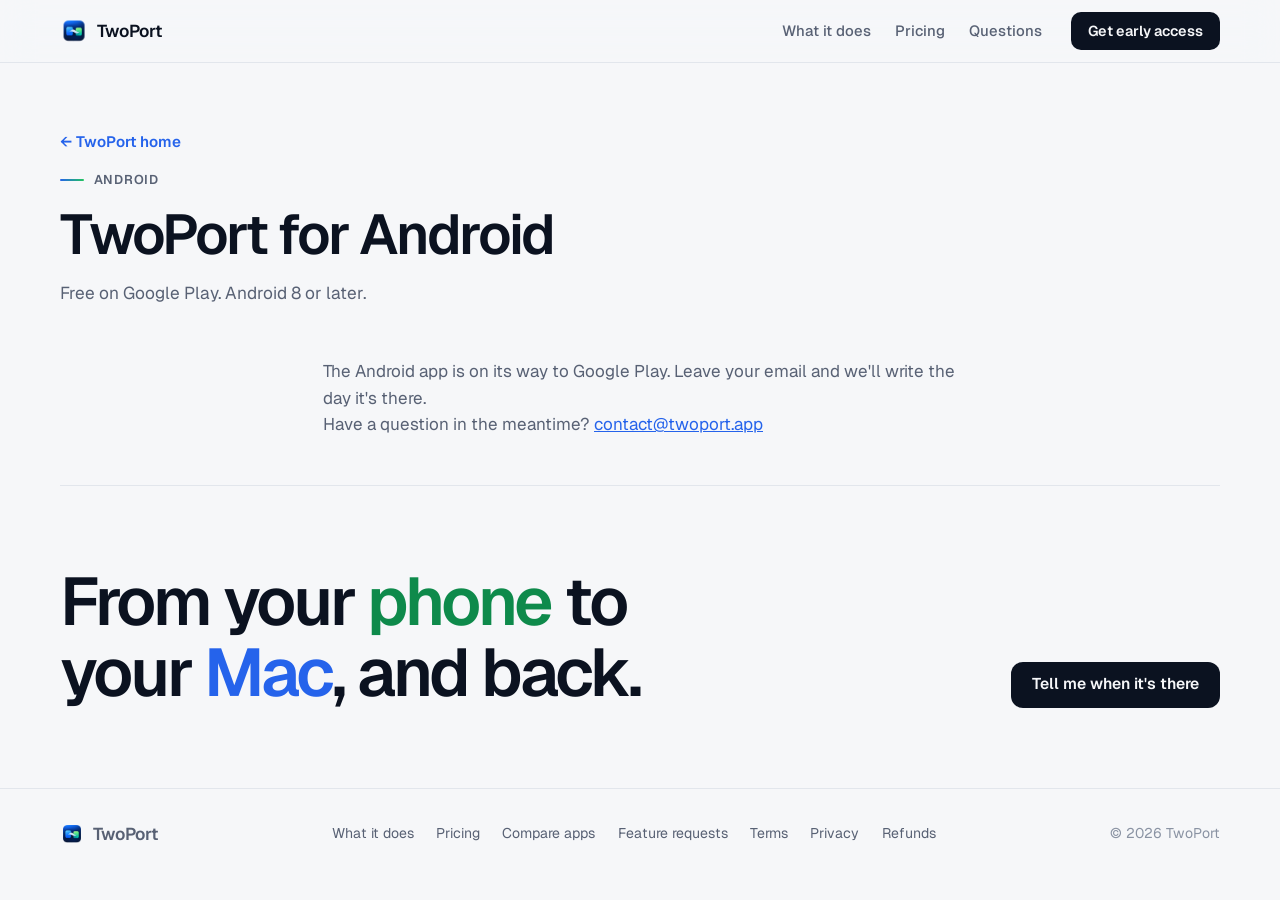
==== commit a6094ee6: "Website: cut down to what the app does, filmed for real The home page told the same story three time" ====
--- a/android.html
+++ b/android.html
@@ -27,7 +27,7 @@
   <div class="wrap nav-in">
     <a class="brand" href="./"><img src="assets/app-icon.png" alt="" width="28" height="28">TwoPort</a>
     <nav class="nav-links" aria-label="Sections">
-      <a href="./#how">How it works</a>
+      <a href="./#demo">What it does</a>
       <a href="./#pricing">Pricing</a>
       <a href="./#faq">Questions</a>
     </nav>
@@ -61,7 +61,7 @@
 <footer>
   <div class="wrap foot">
     <a class="brand" href="./"><img src="assets/app-icon.png" alt="" width="24" height="24" style="width:24px;height:24px">TwoPort</a>
-    <nav aria-label="Footer"><a href="./#how">How it works</a><a href="./#pricing">Pricing</a><a href="compare.html">Compare apps</a><a href="requests.html">Feature requests</a><a href="terms.html">Terms</a><a href="privacy.html">Privacy</a><a href="refund.html">Refunds</a></nav>
+    <nav aria-label="Footer"><a href="./#demo">What it does</a><a href="./#pricing">Pricing</a><a href="compare.html">Compare apps</a><a href="requests.html">Feature requests</a><a href="terms.html">Terms</a><a href="privacy.html">Privacy</a><a href="refund.html">Refunds</a></nav>
     <span>© 2026 TwoPort</span>
   </div>
 </footer>
--- a/assets/site.css
+++ b/assets/site.css
@@ -21,7 +21,6 @@
   --chrome: #F3F5F8;
   --deep: #0A1533;
   --cable: #2B3240;
-  --alu: #CDD1D7; --alu-light: #E4E7EB; --alu-dark: #A9AFB8; --alu-edge: #8E949E; --key: #23272E;
   --display: "Geist", -apple-system, "SF Pro Display", "Segoe UI", sans-serif;
   --mono: "Geist Mono", ui-monospace, "SF Mono", Menlo, monospace;
   --wrap: 1160px;
@@ -89,29 +88,73 @@
 
 /* ---------- Demo stage ---------- */
 .stage { font-size: clamp(5px, 1.3cqi, 11px); display: grid; grid-template-columns: minmax(0, 1fr) 7em 17.5em; align-items: center; padding: 2.6em; border-radius: 28px; background: var(--sunk); border: 1px solid var(--line); position: relative; }
-/* The Mac: a MacBook seen from the front and a little above — the lid with
-   its notch, then the keyboard deck in perspective and the front lip. */
+/* The Mac: a MacBook seen from the front (v12, 2026-10-20, from the Moments
+   prototype): a dark lid with its notch, an evening wallpaper (drawn by
+   site.js on the canvas; the gradient is the no-JS fallback), a dark menu
+   bar with TwoPort's own white icon, and the slim front of the base. */
 .mac { display: grid; justify-items: center; max-width: 100%; min-width: 0; }
-.lid { width: 100%; aspect-ratio: 16 / 10.4; border-radius: 1.5em 1.5em .5em .5em; padding: .75em .75em 1em; background: #0B0D12; box-shadow: 0 0 0 .14em var(--alu-edge), var(--shadow); position: relative; z-index: 2; }
-.notch { position: absolute; left: 50%; top: 0; width: 11%; height: 2.2em; transform: translateX(-50%); background: #0B0D12; border-radius: 0 0 .7em .7em; z-index: 8; }
+.lid { width: 100%; aspect-ratio: 16 / 10.4; border-radius: 1.6em 1.6em .5em .5em; padding: .85em .85em 1.15em; background: #16181D; box-shadow: inset 0 0 0 1px #2B2F37, var(--shadow); position: relative; z-index: 2; }
+.notch { position: absolute; left: 50%; top: 0; width: 11%; height: 2.2em; transform: translateX(-50%); background: #000; border-radius: 0 0 .7em .7em; z-index: 8; }
 .notch::after { content: ""; position: absolute; left: 50%; top: .75em; width: .55em; height: .55em; margin-left: -.275em; border-radius: 50%; background: #1E2433; box-shadow: inset 0 0 0 .12em #2B3448; }
-.deck { width: 104%; height: 13em; margin-bottom: -5.6em; transform: perspective(95em) rotateX(55deg); transform-origin: 50% 0; border-radius: .2em .2em 1.6em 1.6em; background: linear-gradient(180deg, var(--alu-dark), var(--alu) 18%, var(--alu-light)); padding: 1.1em 8% 0; display: grid; grid-template-rows: 6.6em auto; justify-items: center; gap: .9em; box-shadow: inset 0 .5em .6em -.4em rgba(0,0,0,.35); }
-/* Keys drawn as a grid: dark caps separated by the deck's own colour. */
-.kb { width: 100%; border-radius: .35em; background:
-  repeating-linear-gradient(90deg, transparent 0 calc(100% / 15 - .28em), var(--alu) calc(100% / 15 - .28em) calc(100% / 15)),
-  repeating-linear-gradient(180deg, transparent 0 calc(100% / 5 - .3em), var(--alu) calc(100% / 5 - .3em) calc(100% / 5)),
-  var(--key); box-shadow: 0 0 0 .25em color-mix(in srgb, var(--alu-dark) 60%, transparent); }
-.pad { width: 38%; height: 4.2em; border-radius: .6em; background: linear-gradient(180deg, var(--alu-dark), color-mix(in srgb, var(--alu) 70%, var(--alu-dark))); box-shadow: inset 0 0 0 .1em color-mix(in srgb, var(--alu-dark) 80%, #000); }
-.lip { width: 110%; height: 1em; border-radius: 0 0 2.2em 2.2em / 0 0 1em 1em; background: linear-gradient(180deg, var(--alu-light), var(--alu-dark)); position: relative; box-shadow: 0 1.4em 2em -1.2em rgba(11,18,32,.45); }
-.lip::after { content: ""; position: absolute; left: 50%; top: 0; width: 13%; height: .4em; margin-left: -6.5%; border-radius: 0 0 .6em .6em; background: var(--alu-dark); }
-.screen { position: relative; height: 100%; border-radius: .6em; overflow: hidden; background: linear-gradient(160deg, var(--screen), color-mix(in srgb, var(--screen) 70%, var(--mac))); }
-.menubar { position: absolute; inset: 0 0 auto; height: 2.2em; display: flex; align-items: center; gap: 1.4em; padding: 0 1.2em; font-size: 1em; font-weight: 500; color: var(--ink); background: color-mix(in srgb, var(--window) 70%, transparent); -webkit-backdrop-filter: blur(10px); backdrop-filter: blur(10px); z-index: 6; }
+.lip { width: 104%; height: 2.1em; border-radius: 0 0 1.5em 1.5em; background: linear-gradient(180deg, #D9DCE1, #AEB2B9 70%, #8E939B); position: relative; box-shadow: 0 1.4em 2em -1.2em rgba(11,18,32,.45); }
+.lip::after { content: ""; position: absolute; left: 50%; top: 0; width: 14%; height: 45%; transform: translateX(-50%); border-radius: 0 0 .7em .7em; background: #9EA3AB; }
+.screen { position: relative; height: 100%; border-radius: .6em; overflow: hidden; color: var(--ink); background: linear-gradient(180deg, #081C29, #174F5E 50%, #2D8590 78%, #3E9AA2); }
+.wall { position: absolute; inset: 0; width: 100%; height: 100%; display: block; }
+.menubar { position: absolute; inset: 0 0 auto; height: 2.2em; display: flex; align-items: center; gap: 1.4em; padding: 0 1.2em; font-size: 1em; font-weight: 500; color: #fff; background: rgba(8, 20, 28, .28); -webkit-backdrop-filter: blur(10px); backdrop-filter: blur(10px); z-index: 6; }
 .menubar b { font-weight: 700; }
 .menubar .right { margin-left: auto; display: flex; gap: 1.1em; align-items: center; }
-.menubar img { width: 1.4em; height: 1.4em; }
-
-.phone { width: 100%; aspect-ratio: 9 / 19.3; max-width: 100%; border-radius: 2.8em; padding: .75em; background: #0E1117; box-shadow: var(--shadow); justify-self: center; }
-.pscreen { position: relative; height: 100%; border-radius: 2.1em; overflow: hidden; background: var(--window); }
+.menubar .tp { display: inline-grid; place-items: center; width: 1.8em; height: 1.5em; border-radius: .35em; }
+.menubar .tp img { width: 1.5em; height: 1.5em; filter: invert(1); }
+.mb-wifi { width: 1.3em; height: 1.3em; color: #fff; }
+.batt { width: 1.9em; height: .95em; border: 1px solid rgba(255,255,255,.85); border-radius: .25em; padding: 1px; position: relative; display: block; }
+.batt::before { content: ""; display: block; height: 100%; width: 76%; background: #fff; border-radius: .12em; }
+.batt::after { content: ""; position: absolute; right: -.22em; top: 30%; height: 40%; width: .12em; background: rgba(255,255,255,.85); border-radius: 0 .1em .1em 0; }
+
+/* The phone: an Android with its punch-hole camera. */
+.phone { width: 100%; aspect-ratio: 9 / 19.3; max-width: 100%; border-radius: 2.4em; padding: .55em; background: #0D0F13; box-shadow: inset 0 0 0 1px #2A2E36, var(--shadow); justify-self: center; position: relative; }
+.pscreen { position: relative; height: 100%; border-radius: 1.9em; overflow: hidden; background: var(--window); }
+.punch { position: absolute; top: 1.25em; left: 50%; width: .8em; height: .8em; margin-left: -.4em; border-radius: 50%; background: #000; z-index: 8; }
+
+/* Moments (PLAN.md "Moments"): the light the apps play at the moments that
+   matter, as in the demo that started it (2026-10-26): a milky disc of light
+   opens at the TwoPort icon with a thin band of colour at its rim (Mac blue
+   and phone green, through sky, cyan and mint) that keeps travelling after
+   the disc fades; the screen under it goes soft, like a lens out of focus,
+   and comes back into focus last. Files come out of the light out of focus
+   and sharpen as they land. site.js plays it. */
+.mfx { position: absolute; inset: 0; z-index: 5; pointer-events: none; overflow: hidden; }
+.mfx > i { position: absolute; border-radius: 50%; opacity: 0; will-change: transform, opacity; }
+.mfx .disc { background: radial-gradient(circle closest-side, rgba(255,255,255,.95), rgba(255,255,255,.9) 50%, rgba(255,255,255,.72) 66%, rgba(124,200,255,.3) 80%, rgba(142,240,198,.08) 92%, rgba(142,240,198,0)); }
+.mfx .prism { background: radial-gradient(circle closest-side, rgba(255,255,255,0) 50%, rgba(255,255,255,.07) 72%, rgba(255,236,214,.2) 79%, rgba(255,255,255,.5) 83.5%, rgba(142,240,198,.42) 86%, rgba(69,217,140,.34) 88%, rgba(110,231,242,.36) 90%, rgba(124,200,255,.34) 92.2%, rgba(110,160,255,.3) 94.6%, rgba(150,140,255,.12) 97%, rgba(150,140,255,0)); }
+/* The soft focus: the screen seen through a round window of blur. */
+.mfx .veil { -webkit-backdrop-filter: blur(.7em) saturate(1.15) brightness(1.06); backdrop-filter: blur(.7em) saturate(1.15) brightness(1.06);
+  -webkit-mask: radial-gradient(circle closest-side, #000 45%, rgba(0,0,0,.55) 75%, transparent); mask: radial-gradient(circle closest-side, #000 45%, rgba(0,0,0,.55) 75%, transparent); }
+.mfx .halo { mix-blend-mode: screen; background: radial-gradient(circle closest-side, rgba(255,255,255,.9), rgba(255,255,255,.55) 30%, rgba(124,200,255,.3) 62%, rgba(124,200,255,0)); }
+.mfx .carrier { position: absolute; border-radius: 50%; opacity: 0; background: radial-gradient(circle closest-side, rgba(255,255,255,.75), rgba(255,255,255,.4) 25%, rgba(124,200,255,.18) 55%, rgba(142,240,198,0)); offset-rotate: 0deg; left: 0; top: 0; }
+.mset { position: absolute; inset: 0; }
+.mcard { position: absolute; left: 0; top: 0; padding: .45em; border-radius: .8em; background: #fff; box-shadow: 0 .6em 1.4em rgba(0,0,0,.4); opacity: 0; offset-rotate: 0deg; overflow: hidden; }
+.mcard .ph { border-radius: .4em; }
+.mcard .mdoc { display: block; width: 100%; height: 100%; }
+/* Light catching a print once it has landed. */
+.mcard .sheen { position: absolute; inset: -50% auto -50% -60%; width: 45%; background: linear-gradient(90deg, rgba(255,255,255,0), rgba(255,255,255,.55), rgba(255,255,255,0)); transform: rotate(25deg); opacity: 0; }
+.mbadge { position: absolute; border-radius: 50%; background: #22B25E; border: 2px solid rgba(255,255,255,.9); box-shadow: 0 .2em .5em rgba(0,0,0,.35); display: grid; place-items: center; opacity: 0; }
+.mbadge svg { width: 70%; height: 70%; overflow: visible; }
+.mbadge path { fill: none; stroke: #fff; stroke-width: 3; stroke-linecap: round; stroke-linejoin: round; stroke-dasharray: 1 1; stroke-dashoffset: 1; }
+.mripple { position: absolute; border-radius: 50%; border: 1.5px solid rgba(142,240,198,.9); box-shadow: 0 0 .5em rgba(69,217,140,.9); opacity: 0; }
+/* The line, on frosted glass like the system's own. */
+.mpill { position: absolute; white-space: nowrap; font-size: .95em; font-style: normal; font-weight: 600; color: #fff; background: rgba(28, 30, 36, .55);
+  -webkit-backdrop-filter: blur(1em) saturate(1.4); backdrop-filter: blur(1em) saturate(1.4);
+  border: 1px solid rgba(255,255,255,.22); border-radius: 2em; padding: .35em .9em; opacity: 0; }
+.rings { position: absolute; inset: .55em; border-radius: 1.9em; pointer-events: none; z-index: 9; opacity: 0; --p: 0deg; }
+.edge-ring { position: absolute; inset: 0; border-radius: inherit; padding: .32em; opacity: .85;
+  background: conic-gradient(from 0deg, #fff 0deg, #8EF0C6 calc(var(--p) * .4), #45D98C var(--p), transparent var(--p), transparent calc(360deg - var(--p)), #6EA0FF calc(360deg - var(--p)), #7CC8FF calc(360deg - var(--p) * .4), #fff 360deg);
+  -webkit-mask: linear-gradient(#000 0 0) content-box, linear-gradient(#000 0 0); -webkit-mask-composite: xor; mask-composite: exclude; }
+.edge-ring.glow { padding: 1.3em; filter: blur(1em); opacity: .6; }
+/* The Mac's edge light, as in the app: a soft, see-through band of
+   shimmering colour round the screen's edge (site.js turns --a). */
+.medge { position: absolute; inset: 0; border-radius: inherit; padding: 1.2em; opacity: 0; pointer-events: none; z-index: 7; --a: 0deg;
+  background: conic-gradient(from var(--a), #45D98C, #8EF0C6, #6EE7F2, #7CC8FF, #6EA0FF, #7CC8FF, #fff, #8EF0C6, #45D98C);
+  -webkit-mask: linear-gradient(#000 0 0) content-box, linear-gradient(#000 0 0); -webkit-mask-composite: xor; mask-composite: exclude; filter: blur(.8em); }
 .pstatus { position: absolute; inset: 0 0 auto; height: 2.6em; display: flex; justify-content: space-between; align-items: center; padding: 0 1.6em; font-size: 1em; font-weight: 600; color: var(--ink); z-index: 3; }
 
 /* The link between the devices: wireless by default — a dotted line with
@@ -219,7 +262,7 @@
 .notif span { color: var(--muted); }
 .notif time { color: var(--faint); font-size: .85em; }
 .desk-files { position: absolute; left: 4%; top: 14%; display: grid; gap: 1.6em; }
-.desk-files > div { display: grid; justify-items: center; gap: .4em; font-size: .9em; width: 7em; text-align: center; }
+.desk-files > div { display: grid; justify-items: center; gap: .4em; font-size: .9em; width: 7em; text-align: center; color: #fff; text-shadow: 0 1px 3px rgba(0,0,0,.5); }
 .desk-files .ph { width: 4.2em; height: 4.2em; }
 .fold { width: 4.6em; height: 3.8em; border-radius: .5em; background: linear-gradient(180deg, #7FB2FF, #4A8DF5); position: relative; margin-top: .5em; }
 .fold::before { content: ""; position: absolute; left: 0; top: -.5em; width: 45%; height: .8em; border-radius: .4em .4em 0 0; background: #7FB2FF; }
@@ -809,13 +852,14 @@
 
 .story-stage { position: relative; aspect-ratio: 16 / 8.6; font-size: 1.15cqi; color: var(--ink); }
 .st-mac { position: absolute; left: 0; top: 2%; width: 64%; }
-.st-lid { aspect-ratio: 16 / 10; background: #0B0D12; border-radius: 1.1em 1.1em .4em .4em; padding: .55em; box-shadow: 0 0 0 .12em var(--alu-edge), var(--shadow); }
-.st-screen { position: relative; height: 100%; border-radius: .45em; overflow: hidden; background: linear-gradient(160deg, var(--screen), color-mix(in srgb, var(--screen) 70%, var(--mac))); }
-.st-base { height: 1.2em; width: 110%; margin-left: -5%; border-radius: 0 0 1.4em 1.4em / 0 0 1em 1em; background: linear-gradient(180deg, var(--alu-light), var(--alu-dark)); box-shadow: 0 1.2em 2em -1em rgba(11,18,32,.4); }
-.st-menubar { position: absolute; inset: 0 0 auto; height: 1.9em; display: flex; align-items: center; gap: 1.1em; padding: 0 1em; font-size: .9em; font-weight: 500; background: color-mix(in srgb, var(--window) 70%, transparent); z-index: 4; }
+.st-lid { aspect-ratio: 16 / 10; background: #16181D; border-radius: 1.1em 1.1em .4em .4em; padding: .6em; box-shadow: inset 0 0 0 1px #2B2F37, var(--shadow); }
+.st-screen { position: relative; height: 100%; border-radius: .45em; overflow: hidden; background: linear-gradient(180deg, #081C29, #174F5E 50%, #2D8590 78%, #3E9AA2); }
+.st-base { position: relative; height: 1.5em; width: 104%; margin-left: -2%; border-radius: 0 0 1.1em 1.1em; background: linear-gradient(180deg, #D9DCE1, #AEB2B9 70%, #8E939B); box-shadow: 0 1.2em 2em -1em rgba(11,18,32,.4); }
+.st-base::after { content: ""; position: absolute; left: 50%; top: 0; width: 14%; height: 45%; transform: translateX(-50%); border-radius: 0 0 .5em .5em; background: #9EA3AB; }
+.st-menubar { position: absolute; inset: 0 0 auto; height: 1.9em; display: flex; align-items: center; gap: 1.1em; padding: 0 1em; font-size: .9em; font-weight: 500; color: #fff; background: rgba(8, 20, 28, .28); z-index: 4; }
 .st-menubar b { font-weight: 700; }
 .st-menubar em { margin-left: auto; font-style: normal; display: flex; gap: .6em; align-items: center; }
-.st-menubar img { width: 1.3em; height: 1.3em; }
+.st-menubar img { width: 1.4em; height: 1.4em; filter: invert(1); }
 .st-win { position: absolute; background: var(--window); border-radius: .8em; overflow: hidden; border: 1px solid color-mix(in srgb, var(--line) 70%, transparent); box-shadow: 0 .2em .6em rgba(0,0,0,.08), 0 1.2em 2.6em -1em rgba(11,18,32,.3); }
 .st-finder { left: 5%; top: 14%; width: 50%; height: 74%; }
 .st-row { display: flex; align-items: center; gap: .8em; padding: .55em 1em; font-family: var(--mono); font-size: .95em; border-bottom: 1px solid var(--line); }
@@ -848,8 +892,9 @@
 .st-cable { position: absolute; inset: 0; width: 100%; height: 100%; overflow: visible; pointer-events: none; z-index: 1; }
 .st-cable path { fill: none; stroke: var(--cable); stroke-width: .7; stroke-linecap: round; stroke-dasharray: 1 1; stroke-dashoffset: calc(1 - var(--cab, 0)); }
 
-.st-phone, .st-extra { position: absolute; right: 1%; top: 0; width: 19%; aspect-ratio: 9 / 19.3; border-radius: 2.2em; padding: .5em; background: #0E1117; box-shadow: var(--shadow); z-index: 3; }
-.st-pscreen { position: relative; height: 100%; border-radius: 1.8em; overflow: hidden; background: var(--window); }
+.st-phone, .st-extra { position: absolute; right: 1%; top: 0; width: 19%; aspect-ratio: 9 / 19.3; border-radius: 2em; padding: .45em; background: #0D0F13; box-shadow: inset 0 0 0 1px #2A2E36, var(--shadow); z-index: 3; }
+.st-pscreen { position: relative; height: 100%; border-radius: 1.6em; overflow: hidden; background: var(--window); }
+.st-phone .punch, .st-extra .punch { top: 1em; width: .7em; height: .7em; margin-left: -.35em; }
 .st-phone .pstatus { font-size: .85em; height: 2.4em; padding: 0 1.3em; }
 .st-gal { position: absolute; inset: 2.6em .7em auto; display: grid; gap: .5em; transition: opacity .35s; }
 .st-gal > b { font-size: 1.25em; padding-left: .2em; }
@@ -1053,3 +1098,78 @@
 .form-done .again { display: inline-block; margin-top: .9rem; font: inherit; font-size: .92rem; font-weight: 600; background: none; border: 0; padding: 0; cursor: pointer; }
 .requests .form-done { margin-top: 1.4rem; }
 @media (prefers-reduced-motion: reduce) { .form-done, .guide.swap .guide-btn, .guide.swap .guide-now b, .guide.swap .guide-now span, .guide-tip { animation: none; } }
+
+/* ---------- v12 (2026-10-31): the home page cut down. Hero, the demo, one row of
+   extras, price and waitlist in one card, six questions. The full list lives on
+   features.html. ---------- */
+.extras { list-style: none; margin: 0; padding: 0; display: grid; grid-template-columns: repeat(4, minmax(0, 1fr)); gap: 1rem; }
+.extras li { display: grid; gap: .6rem; align-content: start; padding: 1.3rem 1.2rem 1.4rem; border-radius: 20px; background: var(--surface); border: 1px solid var(--line); }
+.extras h3 { font-size: 1.05rem; letter-spacing: -.015em; margin-top: .3rem; }
+.extras p { color: var(--muted); font-size: .95rem; line-height: 1.45; }
+@media (max-width: 960px) { .extras { grid-template-columns: repeat(2, minmax(0, 1fr)); } }
+@media (max-width: 520px) { .extras { grid-template-columns: minmax(0, 1fr); } .extras li { grid-template-columns: auto 1fr; column-gap: 1rem; } .extras li .ico { grid-row: span 2; } .extras h3 { margin-top: 0; align-self: end; } }
+.buy { max-width: 60rem; margin-inline: auto; align-items: stretch; }
+.buy-info { display: grid; gap: 1.2rem; align-content: start; }
+.buy .form { padding-left: clamp(0rem, 4vw, 3rem); border-left: 1px solid var(--line); }
+.buy .form h3 { font-size: 1.15rem; letter-spacing: -.015em; }
+@media (max-width: 860px) { .buy .form { padding: 1.6rem 0 0; border-left: 0; border-top: 1px solid var(--line); } }
+#pricing .after-plans { max-width: 60rem; margin-inline: auto; align-items: start; }
+#pricing .afford { margin-top: 0; }
+/* The demo's real recordings: each sits over its screen while its moment
+   plays. The drawn notch and punch-hole stay on top; the recording has its
+   own menu bar, and the phone's is cropped off, so the drawn status row stays. */
+.stage .rec { position: absolute; display: none; object-fit: cover; background: #0b1a24; pointer-events: none; }
+.stage.real .rec.on { display: block; }
+.screen > .rec { inset: 0; width: 100%; height: 100%; z-index: 6; }
+.pscreen > .rec { left: 0; right: 0; bottom: 0; top: 2.6em; width: 100%; height: calc(100% - 2.6em); object-position: top; background: #fff; z-index: 4; }
+.stage.real .menubar { visibility: hidden; }
+.stage.real .pstatus { background: #fff; z-index: 5; }
+.stage.real .scene, .stage.real .pscene, .stage.real .scene *, .stage.real .pscene * { visibility: hidden !important; }
+/* The rest of the 26, by name: a quiet row under the four tiles. */
+.also { list-style: none; margin: 1.6rem auto 0; padding: 0; max-width: 52rem; display: flex; flex-wrap: wrap; justify-content: center; gap: .5rem; }
+.also li { padding: .38rem .8rem; border-radius: 2rem; background: var(--bg); border: 1px solid var(--line); color: var(--muted); font-size: .86rem; font-weight: 500; }
+/* The demo's devices, named. */
+.stage { padding-bottom: 4.4em; }
+.mac, .phone { position: relative; }
+.mac::after, .phone::after { position: absolute; top: calc(100% + 1em); left: 0; right: 0; text-align: center; font-size: 1.35em; font-weight: 600; letter-spacing: -.01em; color: var(--muted); }
+.mac::after { content: "MacBook"; }
+.phone::after { content: "Android"; }
+.stage.cable .air-ico { display: none; }
+/* The cable moment: the dotted Wi-Fi link gives way to a real lead — out of
+   the MacBook's side, down and into the bottom of the phone — with light
+   running along it toward the Mac while the file comes over. */
+.usb-lead { display: none; position: absolute; left: -.6em; width: calc(100% + 9.35em); top: 87%; height: calc(13% + 1.5em); overflow: visible; pointer-events: none; z-index: 3; }
+.stage.cable .usb-lead { display: block; }
+.stage.cable .wire::before { visibility: hidden; }
+.usb-lead path { fill: none; vector-effect: non-scaling-stroke; stroke-linecap: round; }
+.usb-lead .lead { stroke: var(--cable); stroke-width: 7px; }
+.usb-lead .flow { stroke: url(#none); stroke: #8EF0C6; stroke-width: 2.5px; stroke-dasharray: 14 86; animation: leadflow 1.3s linear infinite; opacity: .95; }
+@keyframes leadflow { from { stroke-dashoffset: 0; } to { stroke-dashoffset: 100; } }
+@media (prefers-reduced-motion: reduce) { .usb-lead .flow { animation: none; } }
+/* Every feature, recorded: six groups of clip cards. Each card is one real
+   recording, cropped to where it happens; it loads and plays only while on
+   screen. */
+.fclip-group { margin-top: clamp(2rem, 5vw, 3.2rem); }
+.fclip-group:first-of-type { margin-top: 0; }
+.fclip-head { display: flex; align-items: center; gap: .7rem; font-size: 1.25rem; letter-spacing: -.02em; margin-bottom: 1rem; }
+.fclip-grid { display: grid; grid-template-columns: repeat(3, minmax(0, 1fr)); gap: 1rem; }
+.fclip { margin: 0; display: grid; grid-template-rows: auto 1fr; border-radius: 18px; overflow: hidden; background: var(--bg); border: 1px solid var(--line); }
+.fclip-media { position: relative; aspect-ratio: 16 / 10; background: #0d1b24; overflow: hidden; }
+.fclip-media video, .fclip-media img { position: absolute; inset: 0; width: 100%; height: 100%; object-fit: cover; display: block; }
+.fclip.tall .fclip-media video { object-fit: contain; background: #f4f5f7; }
+.fclip figcaption { display: grid; gap: .3rem; padding: .9rem 1rem 1.05rem; }
+.fclip figcaption b { font-weight: 600; font-size: 1rem; letter-spacing: -.01em; }
+.fclip figcaption span { color: var(--muted); font-size: .9rem; line-height: 1.45; }
+.fclip.still .fclip-media { display: grid; place-items: center; background: linear-gradient(135deg, color-mix(in srgb, var(--mac) 14%, var(--bg)), color-mix(in srgb, var(--phone-fill) 14%, var(--bg))); }
+@media (max-width: 960px) { .fclip-grid { grid-template-columns: repeat(2, minmax(0, 1fr)); } }
+@media (max-width: 560px) { .fclip-grid { grid-template-columns: minmax(0, 1fr); } }
+/* Feature numbers on the recorded cards. */
+.fclip figcaption { position: relative; padding-left: 3.4rem; }
+.fnum { position: absolute; left: 1rem; top: .95rem; font-family: var(--mono); font-size: .78rem; font-weight: 600; line-height: 1; padding: .3rem .4rem; border-radius: .5rem; background: var(--mac-soft); color: var(--mac); }
+/* Six moments: on wide screens the chips tighten so they stay on one row. */
+@media (min-width: 901px) {
+  .tabs { flex-wrap: nowrap; gap: .4rem; }
+  .tab { gap: .45rem; min-height: 2.7rem; padding: .36rem .85rem .36rem .36rem; font-size: .9rem; }
+  .tab-ico { width: 1.85rem; height: 1.85rem; }
+}
+@media (min-width: 901px) and (max-width: 1180px) { .tabs { flex-wrap: wrap; } }
